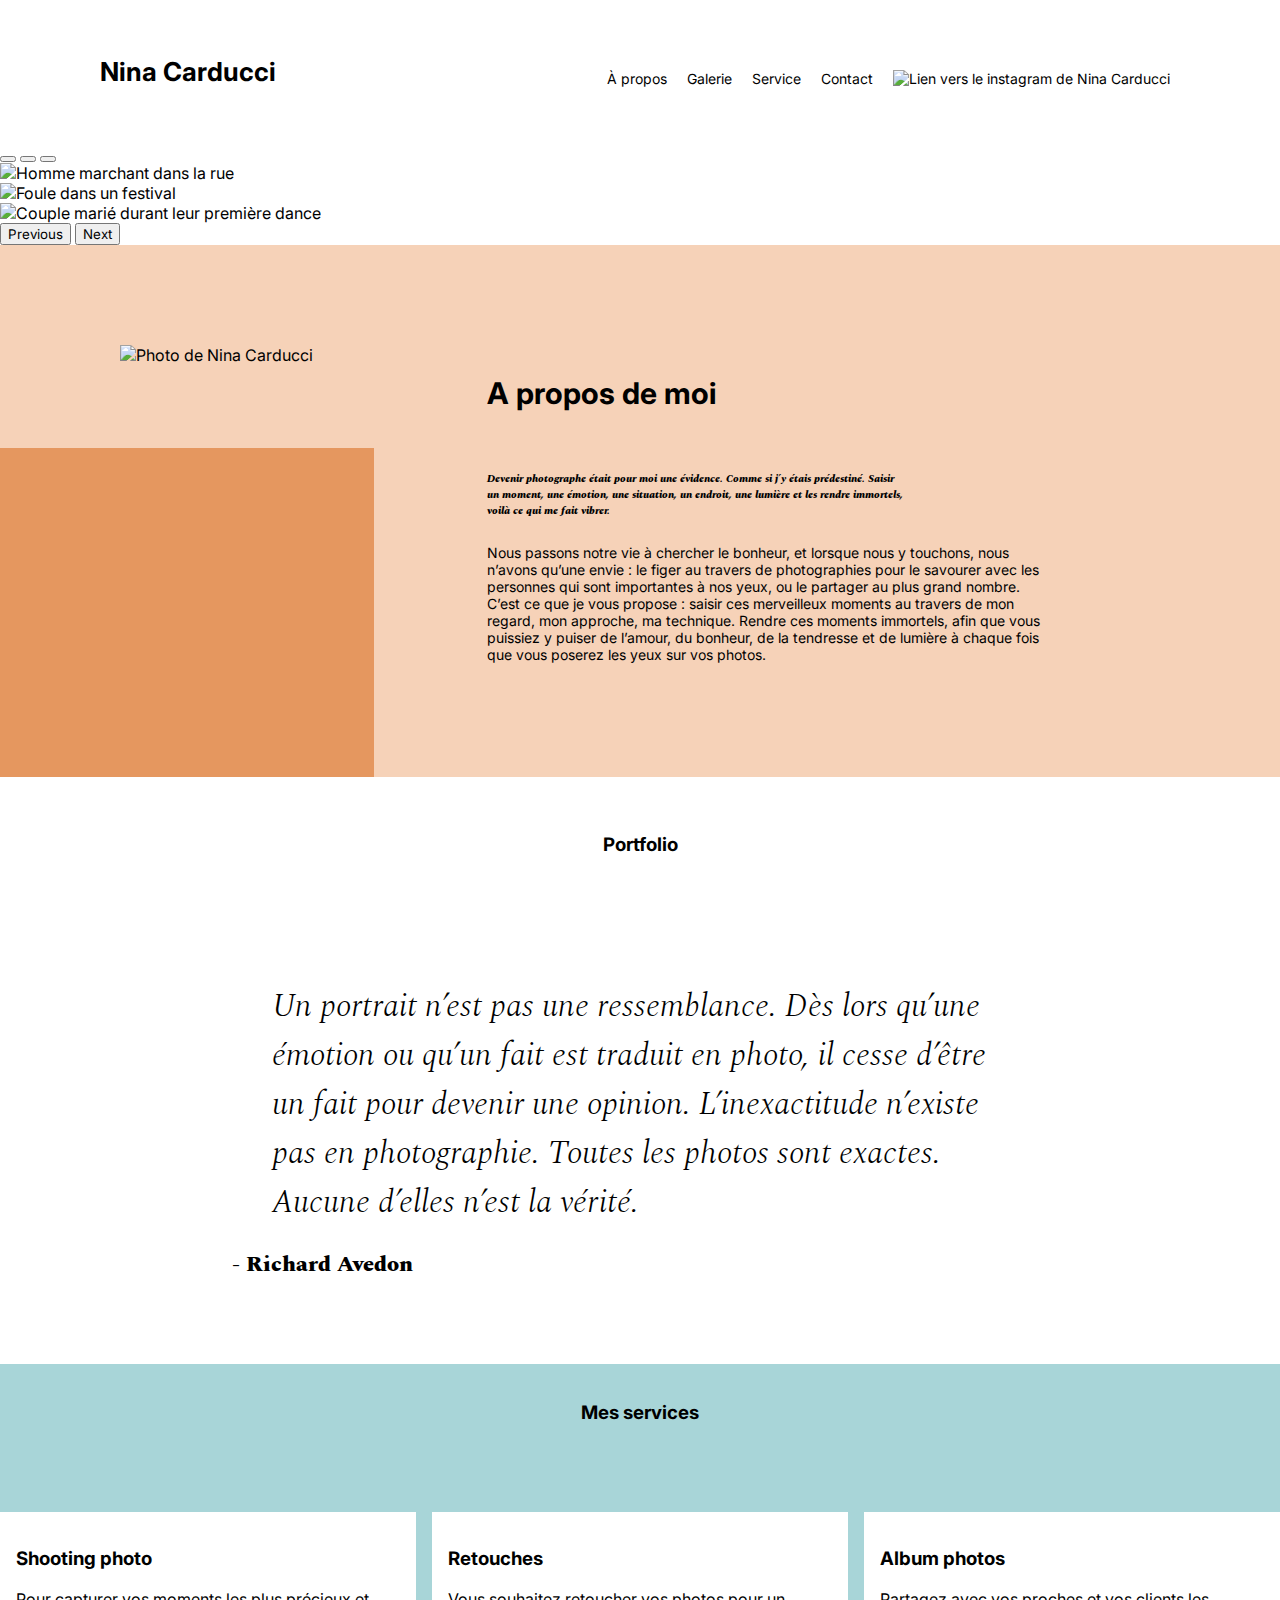
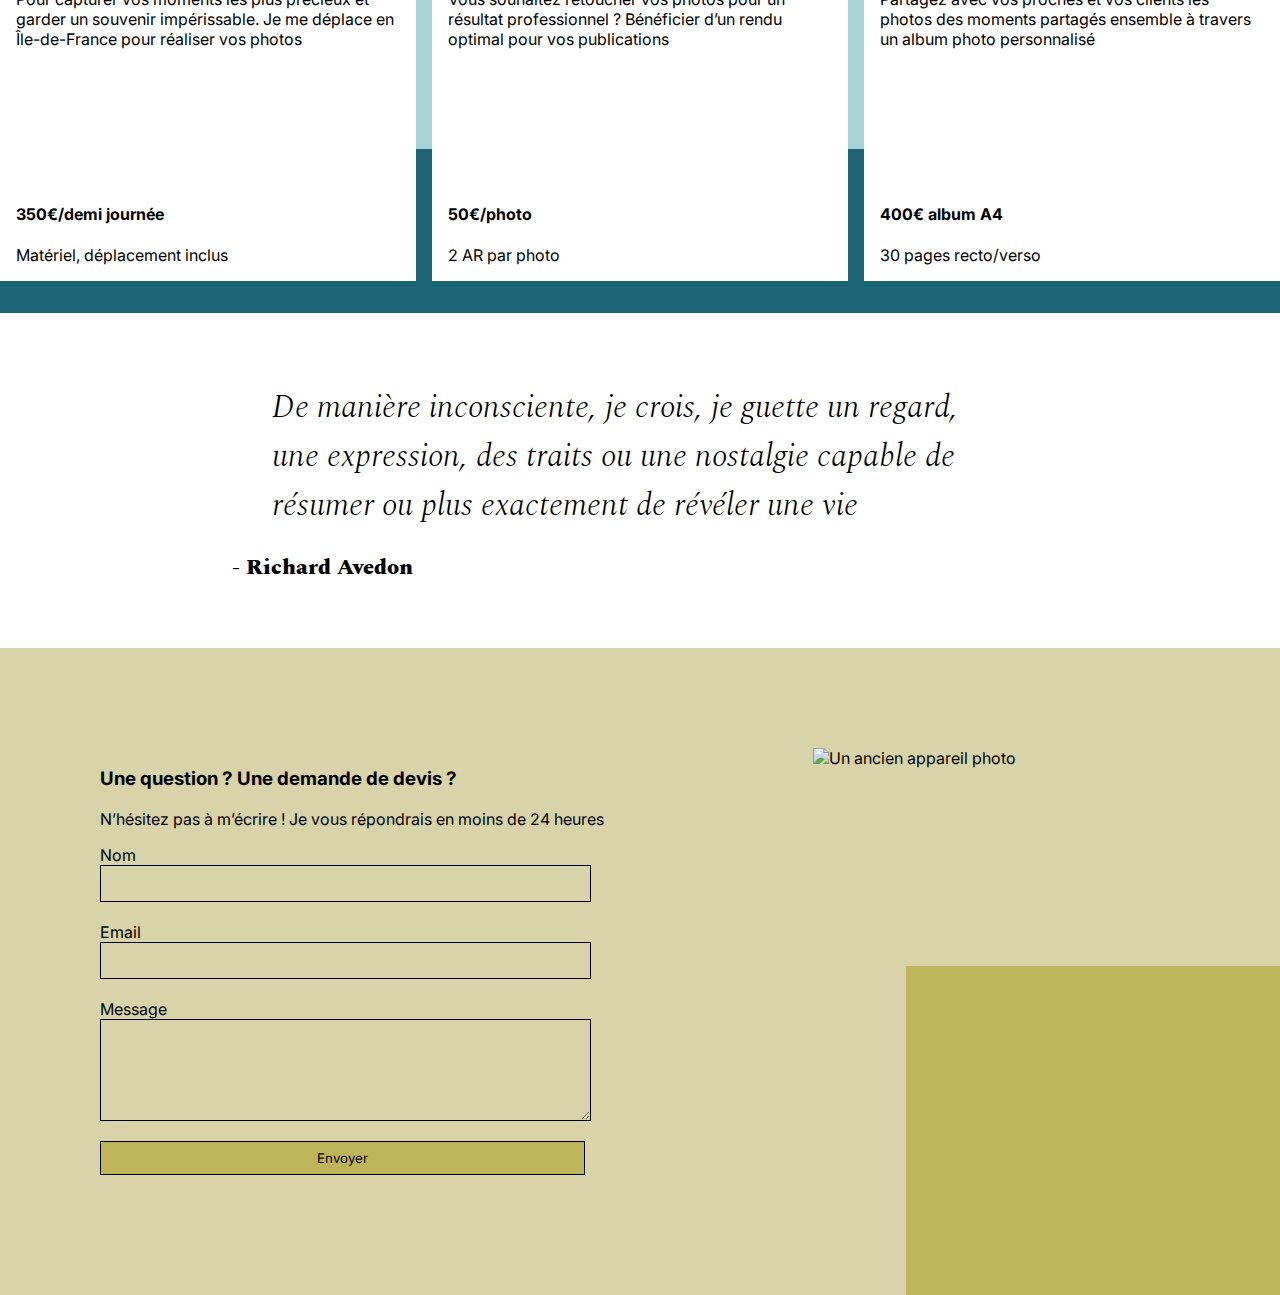
==== index.html @ 9ef68ab6 "lazyloading" ====
<!DOCTYPE html>
<html>
  <head>
    <meta name="viewport" content="width=device-width, initial-scale=1.0" />
    <link rel="stylesheet" href="./assets/bootstrap/bootstrap.min.css" />
    <link rel="stylesheet" href="./assets/style.css" />
    <link rel="preload" href="https://fonts.googleapis.com" />
    <link rel="preconnect" href="https://fonts.gstatic.com" crossorigin />
    <link
      href="https://fonts.googleapis.com/css2?family=Inter&family=Spectral:ital,wght@0,400;1,300;1,400;1,800&display=swap"
      rel="stylesheet"
    />
    <meta charset="UTF-8" />
    <script src="./assets/bootstrap/bootstrap.bundle.min.js" defer></script>
    <script
      src="https://code.jquery.com/jquery-3.4.1.min.js"
      integrity="sha256-CSXorXvZcTkaix6Yvo6HppcZGetbYMGWSFlBw8HfCJo="
      crossorigin="anonymous"
      defer
    ></script>
    <script src="./assets/maugallery.min.js " defer></script>
    <script src="./assets/scripts.min.js" defer></script>
  </head>
  <body>
    <header>
      <div class="top-header">
        <h3 class="name">Nina Carducci</h3>
        <nav class="nav">
          <ul>
            <li><a href="#about">À propos</a></li>
            <li><a href="#gallery">Galerie</a></li>
            <li><a href="#services">Service</a></li>
            <li><a href="#contact">Contact</a></li>
            <li>
              <a
                class="social-link"
                href="https://www.instagram.com/ninacarducci.photo/?hl=fr"
                target="_blank"
                ><img
                  src="assets/images/instagram.webp"
                  alt="Lien vers le instagram de Nina Carducci"
              /></a>
            </li>
          </ul>
        </nav>
      </div>
    </header>
    <main>
      <div id="header">
        <div
          id="carouselExampleIndicators"
          class="carousel slide"
          data-bs-ride="carousel"
        >
          <div class="carousel-indicators">
            <button
              type="button"
              data-bs-target="#carouselExampleIndicators"
              data-bs-slide-to="0"
              class="active"
              aria-current="true"
              aria-label="Slide 1"
            ></button>
            <button
              type="button"
              data-bs-target="#carouselExampleIndicators"
              data-bs-slide-to="1"
              aria-label="Slide 2"
            ></button>
            <button
              type="button"
              data-bs-target="#carouselExampleIndicators"
              data-bs-slide-to="2"
              aria-label="Slide 3"
            ></button>
          </div>
          <div class="carousel-inner">
            <div class="carousel-item active">
              <img
                src="./assets/images/slider/ryoji-iwata-wUZjnOv7t0g-unsplash.webp"
                class="d-block w-100"
                alt="Homme marchant dans la rue"
                width="2500"
                height="1500"
              />
            </div>
            <div class="carousel-item">
              <img
                src="./assets/images/slider/nicholas-green-nPz8akkUmDI-unsplash.webp"
                class="d-block w-100"
                alt="Foule dans un festival"
                loading="lazy"
                width="2500"
                height="1500"
              />
            </div>
            <div class="carousel-item">
              <img
                src="./assets/images/slider/edward-cisneros-3_h6-1NPDGw-unsplash.webp"
                class="d-block w-100"
                alt="Couple marié durant leur première dance"
                loading="lazy"
                width="2500"
                height="1500"
              />
            </div>
          </div>
          <button
            class="carousel-control-prev"
            type="button"
            data-bs-target="#carouselExampleIndicators"
            data-bs-slide="prev"
          >
            <span class="carousel-control-prev-icon" aria-hidden="true"></span>
            <span class="visually-hidden">Previous</span>
          </button>
          <button
            class="carousel-control-next"
            type="button"
            data-bs-target="#carouselExampleIndicators"
            data-bs-slide="next"
          >
            <span class="carousel-control-next-icon" aria-hidden="true"></span>
            <span class="visually-hidden">Next</span>
          </button>
        </div>
      </div>
      <div id="about">
        <div class="picture left">
          <img
            src="./assets/images/nina.webp"
            alt="Photo de Nina Carducci"
            loading="lazy"
          />
        </div>
        <div id="about-me">
          <h3 class="about-me__title">A propos de moi</h3>
          <h6 class="about-me__introduction">
            Devenir photographe était pour moi une évidence. Comme si j’y étais
            prédestiné. Saisir un moment, une émotion, une situation, un
            endroit, une lumière et les rendre immortels, voilà ce qui me fait
            vibrer.
          </h6>
          <p>
            Nous passons notre vie à chercher le bonheur, et lorsque nous y
            touchons, nous n’avons qu’une envie : le figer au travers de
            photographies pour le savourer avec les personnes qui sont
            importantes à nos yeux, ou le partager au plus grand nombre. C’est
            ce que je vous propose : saisir ces merveilleux moments au travers
            de mon regard, mon approche, ma technique. Rendre ces moments
            immortels, afin que vous puissiez y puiser de l’amour, du bonheur,
            de la tendresse et de lumière à chaque fois que vous poserez les
            yeux sur vos photos.
          </p>
        </div>
      </div>
      <div id="gallery">
        <h3 class="title">Portfolio</h3>
        <div class="container py-3">
          <div class="gallery" style="display: none">
            <img
              data-gallery-tag="Concert"
              class="gallery-item"
              src="./assets/images/gallery/concerts/aaron-paul-wnX-fXzB6Cw-unsplash.webp"
              alt="Scène de concert avec spots lumineux rouge"
              width="600"
              height="600"
              loading="lazy"
            />
            <img
              data-gallery-tag="Entreprises"
              class="gallery-item"
              src="./assets/images/gallery/entreprise/ali-morshedlou-WMD64tMfc4k-unsplash.webp"
              alt="Un homme d'affaire"
              width="600"
              height="600"
              loading="lazy"
            />
            <img
              data-gallery-tag="Entreprises"
              class="gallery-item"
              src="./assets/images/gallery/entreprise/jason-goodman-tHO1_OuKbg0-unsplash.webp"
              alt="Une employée de bureau très souriante"
              width="600"
              height="600"
              loading="lazy"
            />
            <img
              data-gallery-tag="Mariages"
              class="gallery-item"
              src="./assets/images/gallery/mariage/hannah-busing-RvF2R_qMpRk-unsplash.webp"
              alt="Deux personnes joignant leurs mains"
              width="600"
              height="600"
              loading="lazy"
            />
            <img
              data-gallery-tag="Portrait"
              class="gallery-item"
              src="./assets/images/gallery/portraits/ade-tunji-rVkhWWZFAtQ-unsplash.webp"
              alt="Un homme ébloui par le soleil"
              width="600"
              height="600"
              loading="lazy"
            />
            <img
              data-gallery-tag="Mariages"
              class="gallery-item"
              src="./assets/images/gallery/mariage/jakob-owens-SiniLJkXhMc-unsplash.webp"
              alt="Un couple de jeunes mariés très heureux"
              width="600"
              height="600"
              loading="lazy"
            />
            <img
              data-gallery-tag="Portrait"
              class="gallery-item"
              src="./assets/images/gallery/portraits/nino-van-prattenburg--443cl1uR_8-unsplash.webp"
              alt="Une femme à lunettes se recoiffant derrière un grillage"
              width="600"
              height="600"
              loading="lazy"
            />
            <img
              data-gallery-tag="Concert"
              class="gallery-item"
              src="./assets/images/gallery/concerts/austin-neill-hgO1wFPXl3I-unsplash.webp"
              alt="Un chanteur sur scène avec des fumigènes derrire lui"
              width="600"
              height="600"
              loading="lazy"
            />
            <img
              data-gallery-tag="Entreprises"
              class="gallery-item"
              src="./assets/images/gallery/entreprise/mateus-campos-felipe-Fsgzm8N0hIY-unsplash.webp"
              alt="Une employé au bureau sur son ordinateur rigolant avec des collègues hors-champs"
              width="600"
              height="600"
              loading="lazy"
            />
          </div>
        </div>
        <div class="quote">
          <figure>
            <blockquote>
              <h1 class="quote__text">
                Un portrait n’est pas une ressemblance. Dès lors qu’une émotion
                ou qu’un fait est traduit en photo, il cesse d’être un fait pour
                devenir une opinion. L’inexactitude n’existe pas en
                photographie. Toutes les photos sont exactes. Aucune d’elles
                n’est la vérité.
              </h1>
            </blockquote>
            <figcaption class="quote__author">- Richard Avedon</figcaption>
          </figure>
        </div>
      </div>
      <div id="services">
        <h3 class="title">Mes services</h3>
        <div class="container">
          <div class="service">
            <div class="service__description">
              <h3>Shooting photo</h3>
              <p>
                Pour capturer vos moments les plus précieux et garder un
                souvenir impérissable. Je me déplace en Île-de-France pour
                réaliser vos photos
              </p>
            </div>
            <div class="service__price">
              <h4>350€/demi journée</h4>
              <span>Matériel, déplacement inclus</span>
            </div>
          </div>
          <div class="service">
            <div class="service__description">
              <h3>Retouches</h3>
              <p>
                Vous souhaitez retoucher vos photos pour un résultat
                professionnel ? Bénéficier d’un rendu optimal pour vos
                publications
              </p>
            </div>
            <div class="service__price">
              <h4>50€/photo</h4>
              <span>2 AR par photo</span>
            </div>
          </div>
          <div class="service">
            <div class="service__description">
              <h3>Album photos</h3>
              <p>
                Partagez avec vos proches et vos clients les photos des moments
                partagés ensemble à travers un album photo personnalisé
              </p>
            </div>
            <div class="service__price">
              <h4>400€ album A4</h4>
              <span>30 pages recto/verso</span>
            </div>
          </div>
        </div>
      </div>
      <div class="quote">
        <figure>
          <blockquote>
            <h1 class="quote__text">
              De manière inconsciente, je crois, je guette un regard, une
              expression, des traits ou une nostalgie capable de résumer ou plus
              exactement de révéler une vie
            </h1>
          </blockquote>
          <figcaption class="quote__author">- Richard Avedon</figcaption>
        </figure>
      </div>
    </main>
    <footer>
      <div id="contact">
        <div class="container">
          <div class="form-container">
            <h3>Une question ? Une demande de devis ?</h3>
            <p>
              N’hésitez pas à m’écrire ! Je vous répondrais en moins de 24
              heures
            </p>
            <form action="" method="post">
              <label>Nom</label>
              <input type="text" name="nom" id="nom" />
              <label>Email</label>
              <input type="email" name="email" id="email" />
              <label>Message</label>
              <textarea
                name="message"
                id="message"
                cols="30"
                rows="10"
              ></textarea>
              <input type="submit" value="Envoyer" />
            </form>
          </div>
          <div class="picture right">
            <img
              src="./assets/images/camera.webp"
              alt="Un ancien appareil photo"
              loading="lazy"
            />
          </div>
        </div>
      </div>
    </footer>
  </body>
</html>
---- assets/style.css ----
.nav a,
.nav-pills .nav-link {
  color: #000;
}
.about-me__introduction,
.quote,
.quote__text {
  font-style: italic;
  font-family: Spectral;
}
.quote,
.quote__author,
.quote__text {
  font-family: Spectral;
}
.service,
.top-header {
  background-color: #fff;
  display: flex;
}
#about,
#contact {
  padding-inline: 100px;
  padding-block: 100px;
}
.picture.left::before,
.picture.right::before {
  content: " ";
  width: 374px;
  height: 329px;
  bottom: 0;
  z-index: -1;
}
#about,
#contact .container,
.mg-next,
.mg-prev,
.nav ul,
.service,
.top-header,
form {
  display: flex;
}
body {
  max-width: 1920px;
  margin: auto;
}
* {
  font-family: Inter;
  font-style: normal;
}
.top-header {
  position: sticky;
  top: 0;
  z-index: 1000;
  justify-content: space-between;
  padding-inline: 100px;
  padding-block: 30px;
  align-items: center;
}
#about,
#contact,
#services,
.item-column {
  position: relative;
}
.top-header .name {
  font-size: 26px;
}
.nav ul {
  list-style-type: none;
  font-size: 14px;
  margin-bottom: 0;
}
.nav li {
  padding-inline: 10px;
}
.nav a {
  text-decoration: none;
}
.social-link img {
  width: 20px;
}
#about {
  background-color: #f6d2b8;
}
.picture.left::before {
  background-color: #e5975f;
  position: absolute;
  left: 0;
}
.picture {
  flex: 1;
  margin: 0 20px;
  z-index: 0;
}
.picture img {
  width: 100%;
}
#about-me,
.form-container {
  flex: 2;
}
.about-me__title {
  margin-top: 1em;
  margin-bottom: 60px;
  font-size: 30px;
}
.about-me__introduction {
  font-weight: 800;
  width: 60%;
}
#about-me p {
  width: 80%;
  font-size: 14px;
}
.title {
  text-align: center;
  padding-block: 2em;
}
.gallery .nav {
  justify-content: center;
}
.nav-pills .nav-link.active,
.nav-pills .show > .nav-link {
  color: #fff;
  background-color: #beb45a;
  border-radius: 0;
}
.item-column {
  margin-bottom: 0 !important;
  padding: 0;
}
.item-column::after {
  content: "";
  display: block;
  padding-bottom: 100%;
}
.gallery-item {
  position: absolute;
  width: 100%;
  height: 100%;
  object-fit: cover;
  padding: 0.5em;
}
.mg-next,
.mg-prev {
  width: 30px;
  height: 30px;
  border-radius: 00%;
  justify-content: center;
  align-items: center;
  font-size: 24px;
}
form input,
form textarea {
  width: 100%;
  background-color: transparent;
  border: 1px solid;
  margin-bottom: 20px;
}
.quote {
  width: 70%;
  margin: auto;
  padding-block: 3em;
}
.quote__text {
  font-weight: 300;
}
.quote__author {
  font-weight: 800;
  font-size: 22px;
}
#services {
  margin: auto;
  background-color: #a8d5d8;
}
#services .container::before {
  content: " ";
  background-color: #1c6474;
  position: absolute;
  width: 100%;
  height: 30%;
  bottom: 0;
  left: 0;
  z-index: 0;
}
#services .container {
  justify-content: space-between;
  display: flex;
  padding: 2em 0;
}
.service {
  max-width: 390px;
  width: 30%;
  height: 337px;
  padding: 1em;
  flex-direction: column;
  justify-content: space-between;
  z-index: 1;
}
#contact {
  margin: auto;
  background-color: #d8d3a8;
}
.picture.right::before {
  background-color: #beb45a;
  position: absolute;
  right: 0;
}
form {
  flex-direction: column;
  width: 70%;
  align-items: flex-start;
}
form input {
  height: 2.5em;
}
form textarea {
  height: 5em;
  line-height: 2.5em;
  font-size: 1.2em;
}
input[type="submit"] {
  background-color: #beb45a;
  padding: 0.5em 1em;
}
@media all and (max-width: 1180px) {
  .picture {
    flex: 2;
  }
  #about,
  #contact .container {
    align-items: center;
  }
  .about-me__title {
    margin-top: 0;
    margin-bottom: 1em;
  }
  #about-me h6,
  #about-me p {
    width: 100%;
  }
}
@media all and (max-width: 1000px) {
  .picture.left::before,
  .picture.right::before {
    height: 30%;
    position: absolute;
    z-index: -1;
    width: 100%;
  }
  #about,
  #contact .container,
  #services .container {
    flex-direction: column;
  }
  .picture {
    width: 50%;
  }
  .picture.left::before {
    bottom: auto;
    top: 0;
    left: 0;
  }
  .about-me__title {
    text-align: center;
    margin-top: 1em;
  }
  .service {
    width: 100%;
    max-width: 100%;
    height: auto;
    margin: 2em 0;
  }
  .service__description {
    margin-bottom: 1em;
  }
  #services .container::before {
    width: 30%;
    height: 100%;
    bottom: 0;
    right: 0;
    left: auto;
    z-index: 0;
  }
  #contact .picture.right {
    margin-top: 1em;
  }
  .picture.right::before {
    bottom: 0;
    right: 0;
  }
}
@media all and (max-width: 650px) {
  .top-header {
    flex-direction: column;
    padding-inline: 0;
  }
  .top-header .nav,
  .top-header .nav ul {
    width: 100%;
    padding: 0;
  }
  .top-header .nav li {
    flex: 1;
    padding-block: 1em;
    text-align: center;
  }
  .picture.left::before,
  .picture.right::before {
    height: 150px;
  }
  #services .container {
    align-items: center;
  }
  .service {
    max-width: 90%;
  }
  #about,
  #contact {
    padding-inline: 2em;
    padding-block: 2em;
  }
  form {
    width: 100%;
  }
  .picture {
    width: 80%;
  }
}
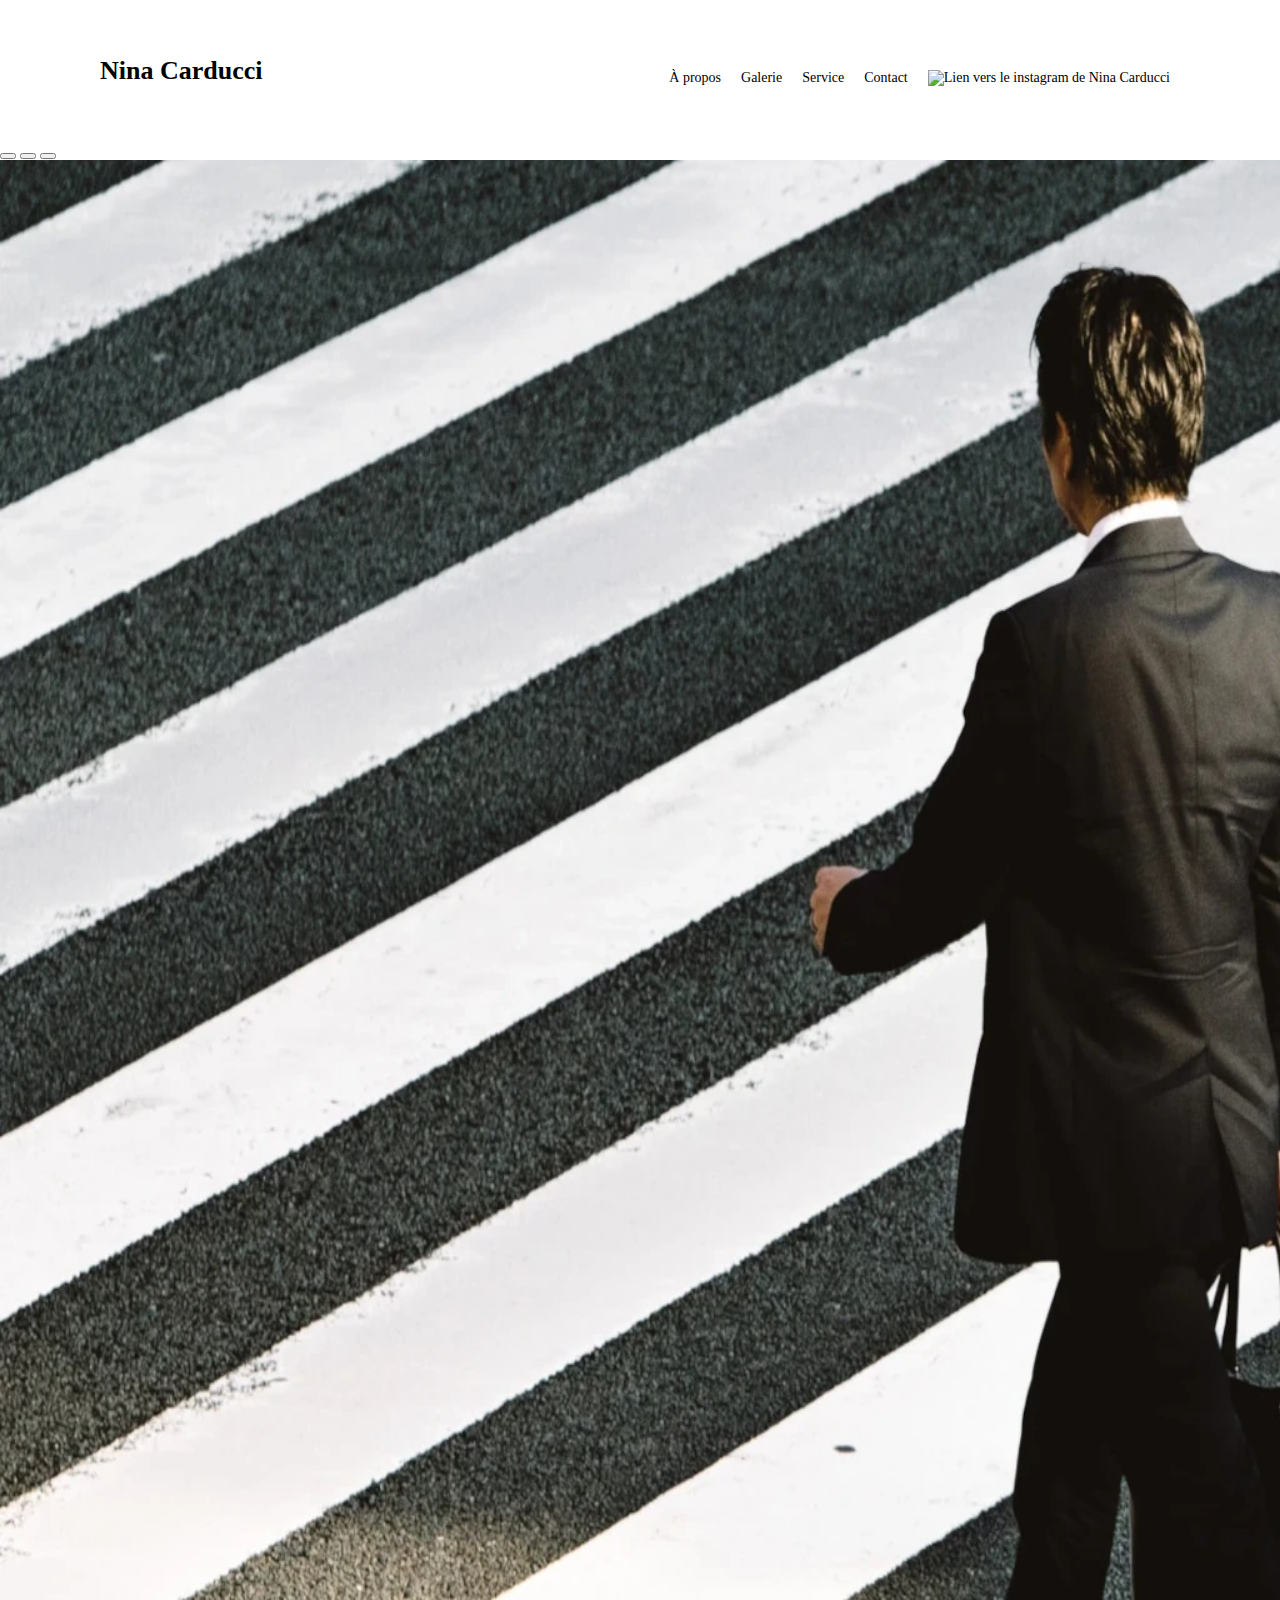
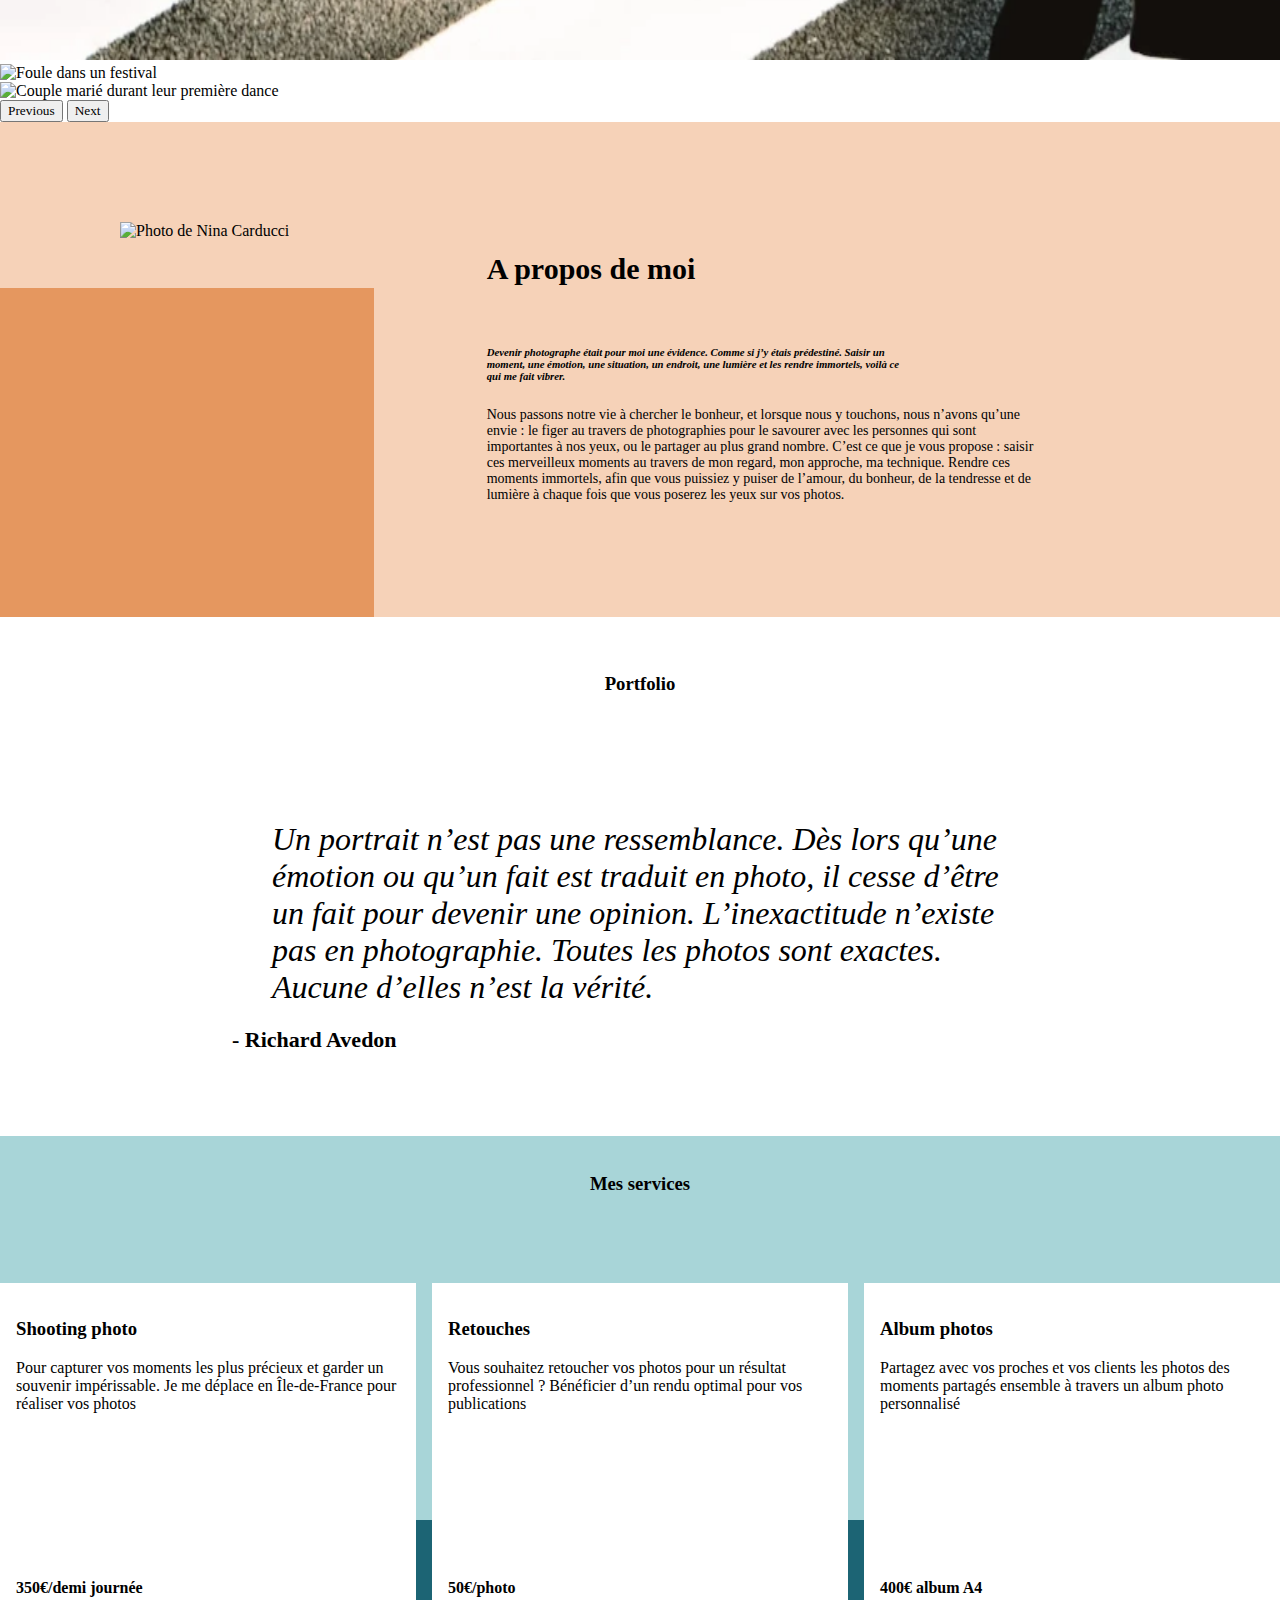
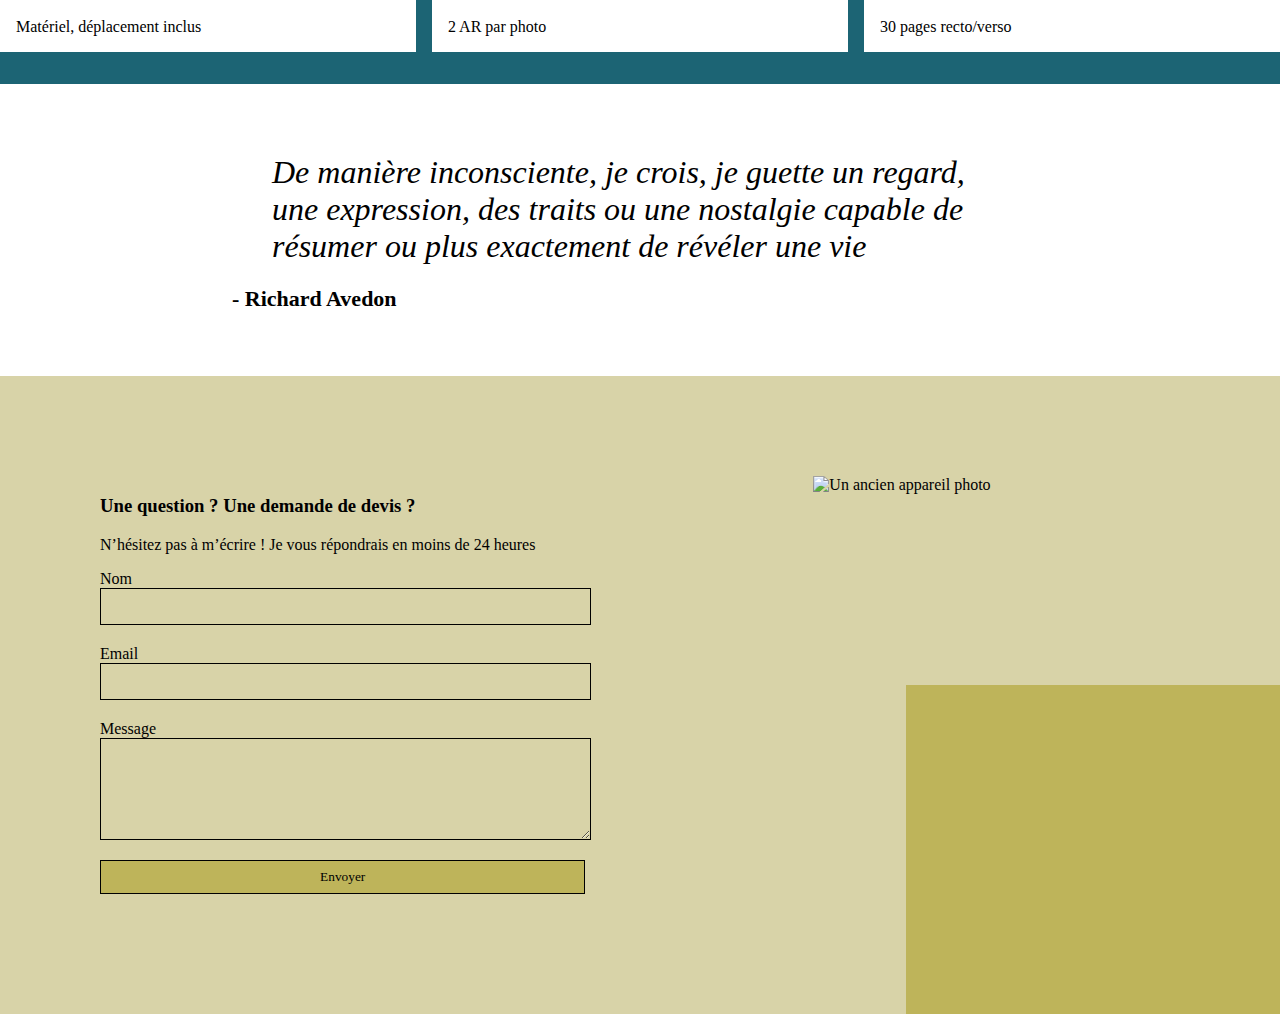
==== commit ed17c087: "sizing" ====
--- a/index.html
+++ b/index.html
@@ -7,8 +7,13 @@
     <link rel="preload" href="https://fonts.googleapis.com" />
     <link rel="preconnect" href="https://fonts.gstatic.com" crossorigin />
     <link
+      rel="preload"
+      as="image"
+      href="./assets/images/slider/Lryoji-iwata-wUZjnOv7t0g-unsplash.webp"
+    />
+    <link
       href="https://fonts.googleapis.com/css2?family=Inter&family=Spectral:ital,wght@0,400;1,300;1,400;1,800&display=swap"
-      rel="stylesheet"
+      rel="preload"
     />
     <meta charset="UTF-8" />
     <script src="./assets/bootstrap/bootstrap.bundle.min.js" defer></script>
@@ -77,7 +82,7 @@
           <div class="carousel-inner">
             <div class="carousel-item active">
               <img
-                src="./assets/images/slider/ryoji-iwata-wUZjnOv7t0g-unsplash.webp"
+                src="./assets/images/slider/Lryoji-iwata-wUZjnOv7t0g-unsplash.webp"
                 class="d-block w-100"
                 alt="Homme marchant dans la rue"
                 width="2500"
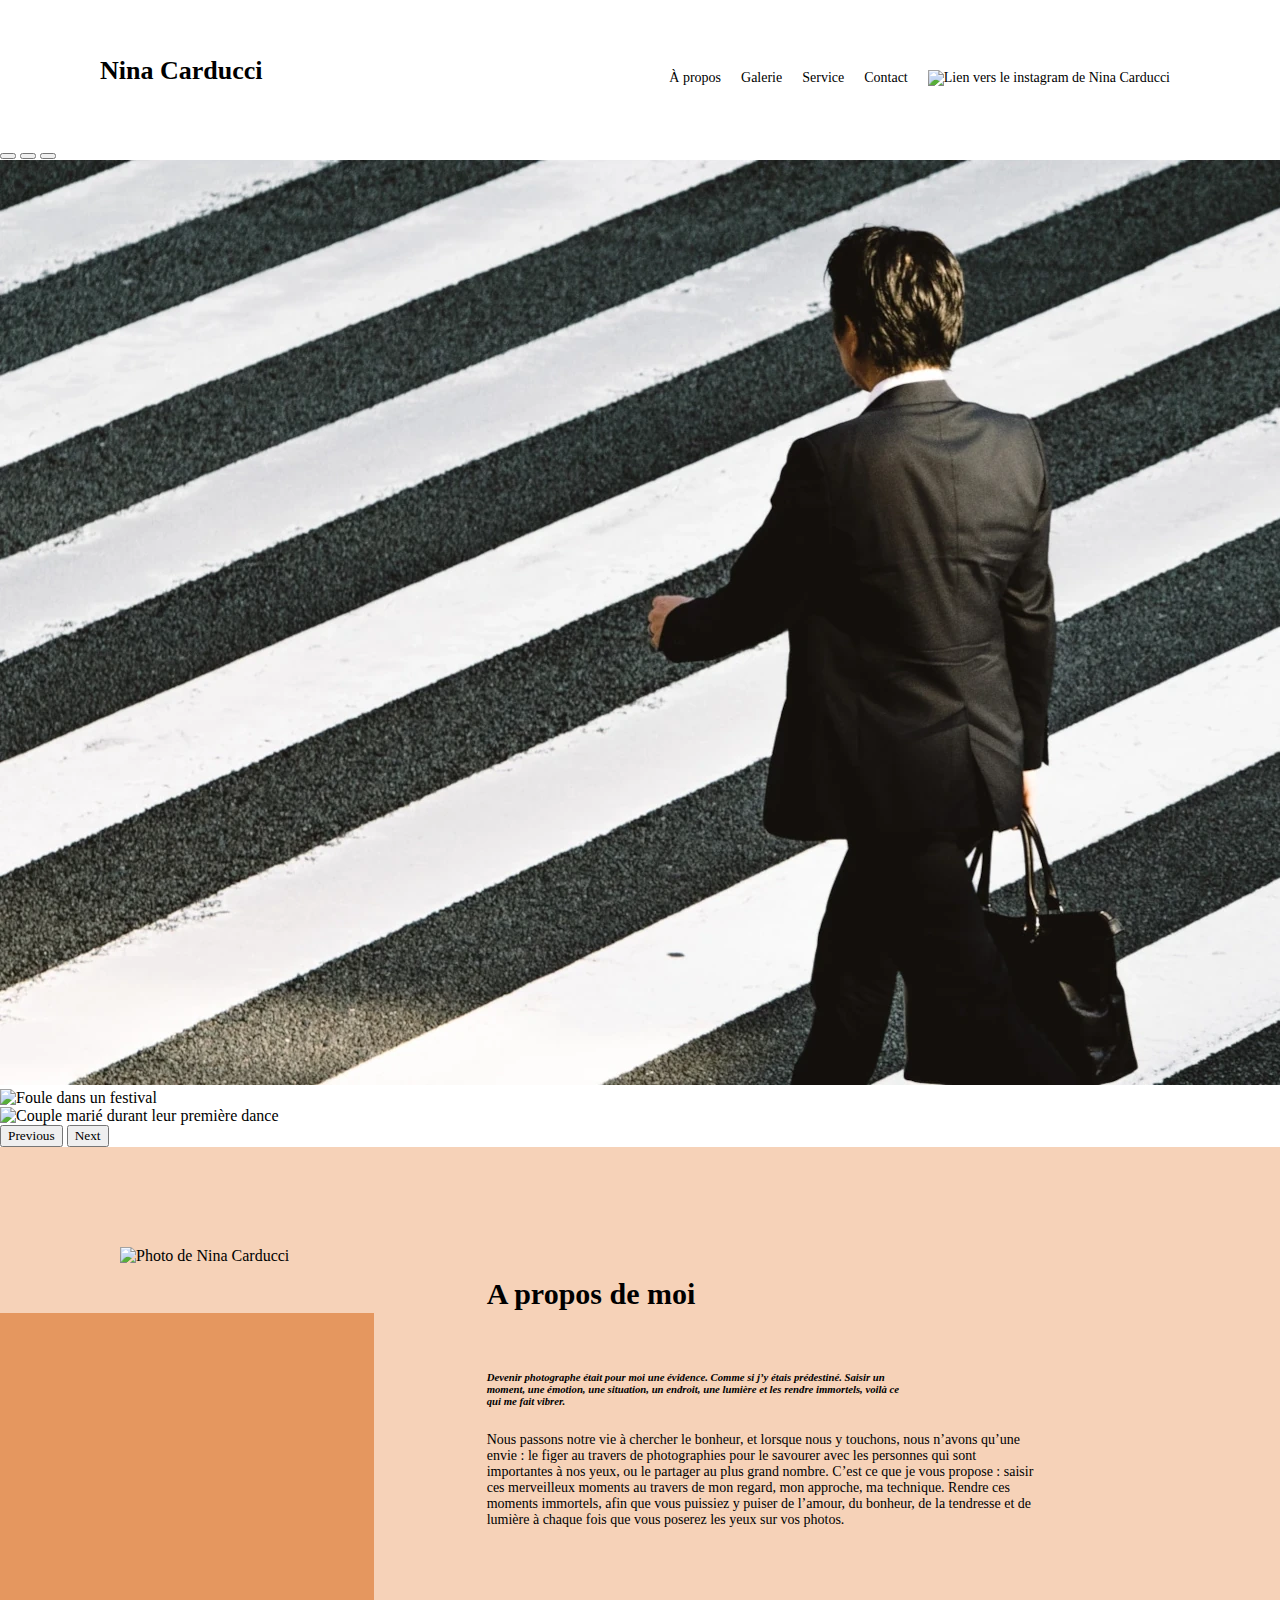
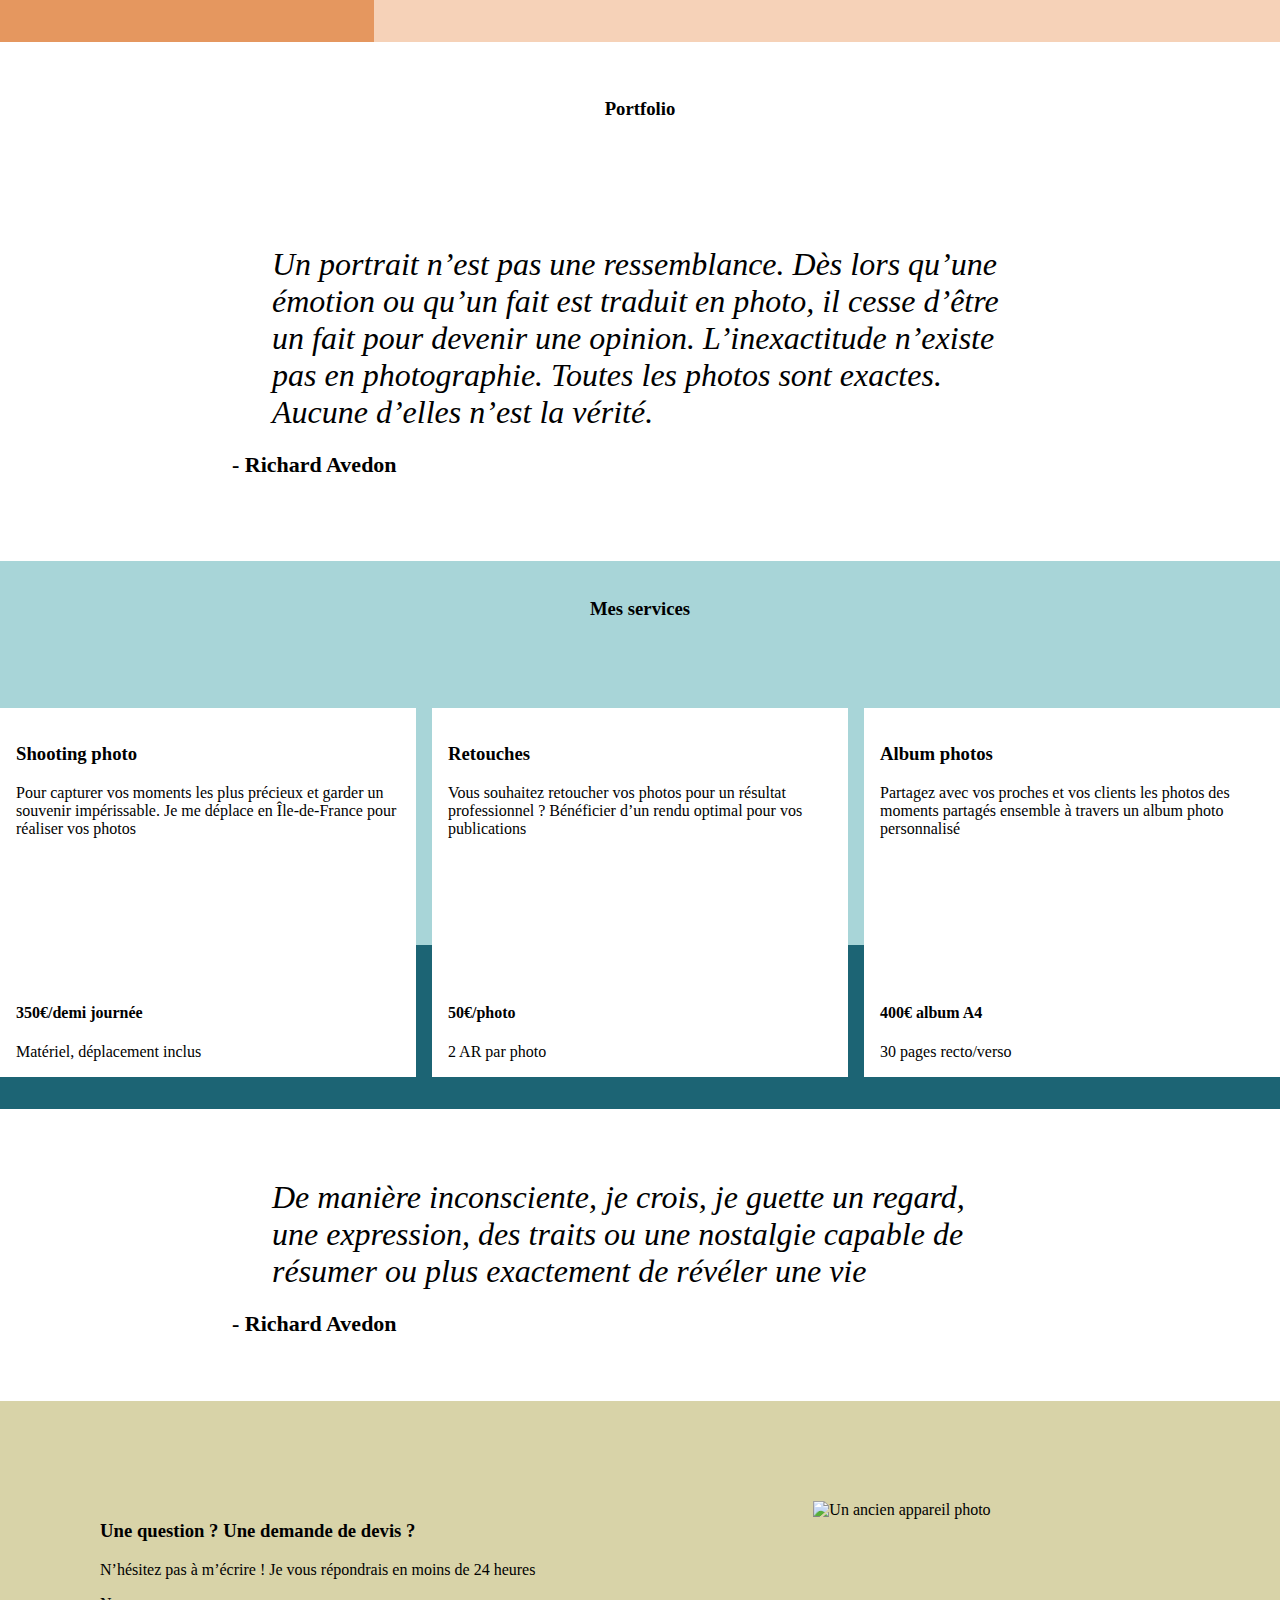
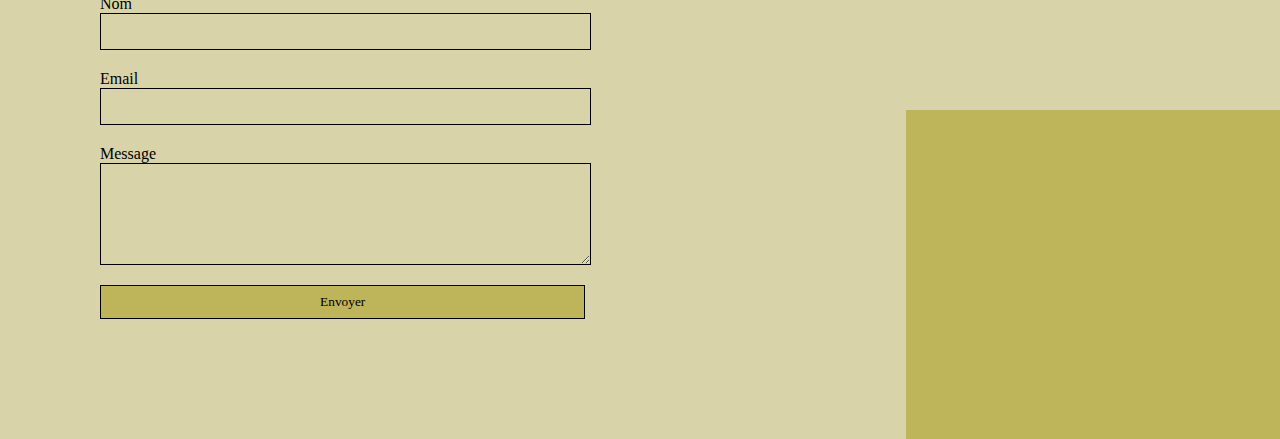
==== commit 61a303a4: "preconnect" ====
--- a/index.html
+++ b/index.html
@@ -4,7 +4,7 @@
     <meta name="viewport" content="width=device-width, initial-scale=1.0" />
     <link rel="stylesheet" href="./assets/bootstrap/bootstrap.min.css" />
     <link rel="stylesheet" href="./assets/style.css" />
-    <link rel="preload" href="https://fonts.googleapis.com" />
+    <link rel="preconnect" href="https://fonts.googleapis.com" />
     <link rel="preconnect" href="https://fonts.gstatic.com" crossorigin />
     <link
       rel="preload"
@@ -13,7 +13,7 @@
     />
     <link
       href="https://fonts.googleapis.com/css2?family=Inter&family=Spectral:ital,wght@0,400;1,300;1,400;1,800&display=swap"
-      rel="preload"
+      rel="preconnect"
     />
     <meta charset="UTF-8" />
     <script src="./assets/bootstrap/bootstrap.bundle.min.js" defer></script>
@@ -85,8 +85,7 @@
                 src="./assets/images/slider/Lryoji-iwata-wUZjnOv7t0g-unsplash.webp"
                 class="d-block w-100"
                 alt="Homme marchant dans la rue"
-                width="2500"
-                height="1500"
+                loading="lazy"
               />
             </div>
             <div class="carousel-item">
@@ -95,8 +94,6 @@
                 class="d-block w-100"
                 alt="Foule dans un festival"
                 loading="lazy"
-                width="2500"
-                height="1500"
               />
             </div>
             <div class="carousel-item">
@@ -105,8 +102,6 @@
                 class="d-block w-100"
                 alt="Couple marié durant leur première dance"
                 loading="lazy"
-                width="2500"
-                height="1500"
               />
             </div>
           </div>
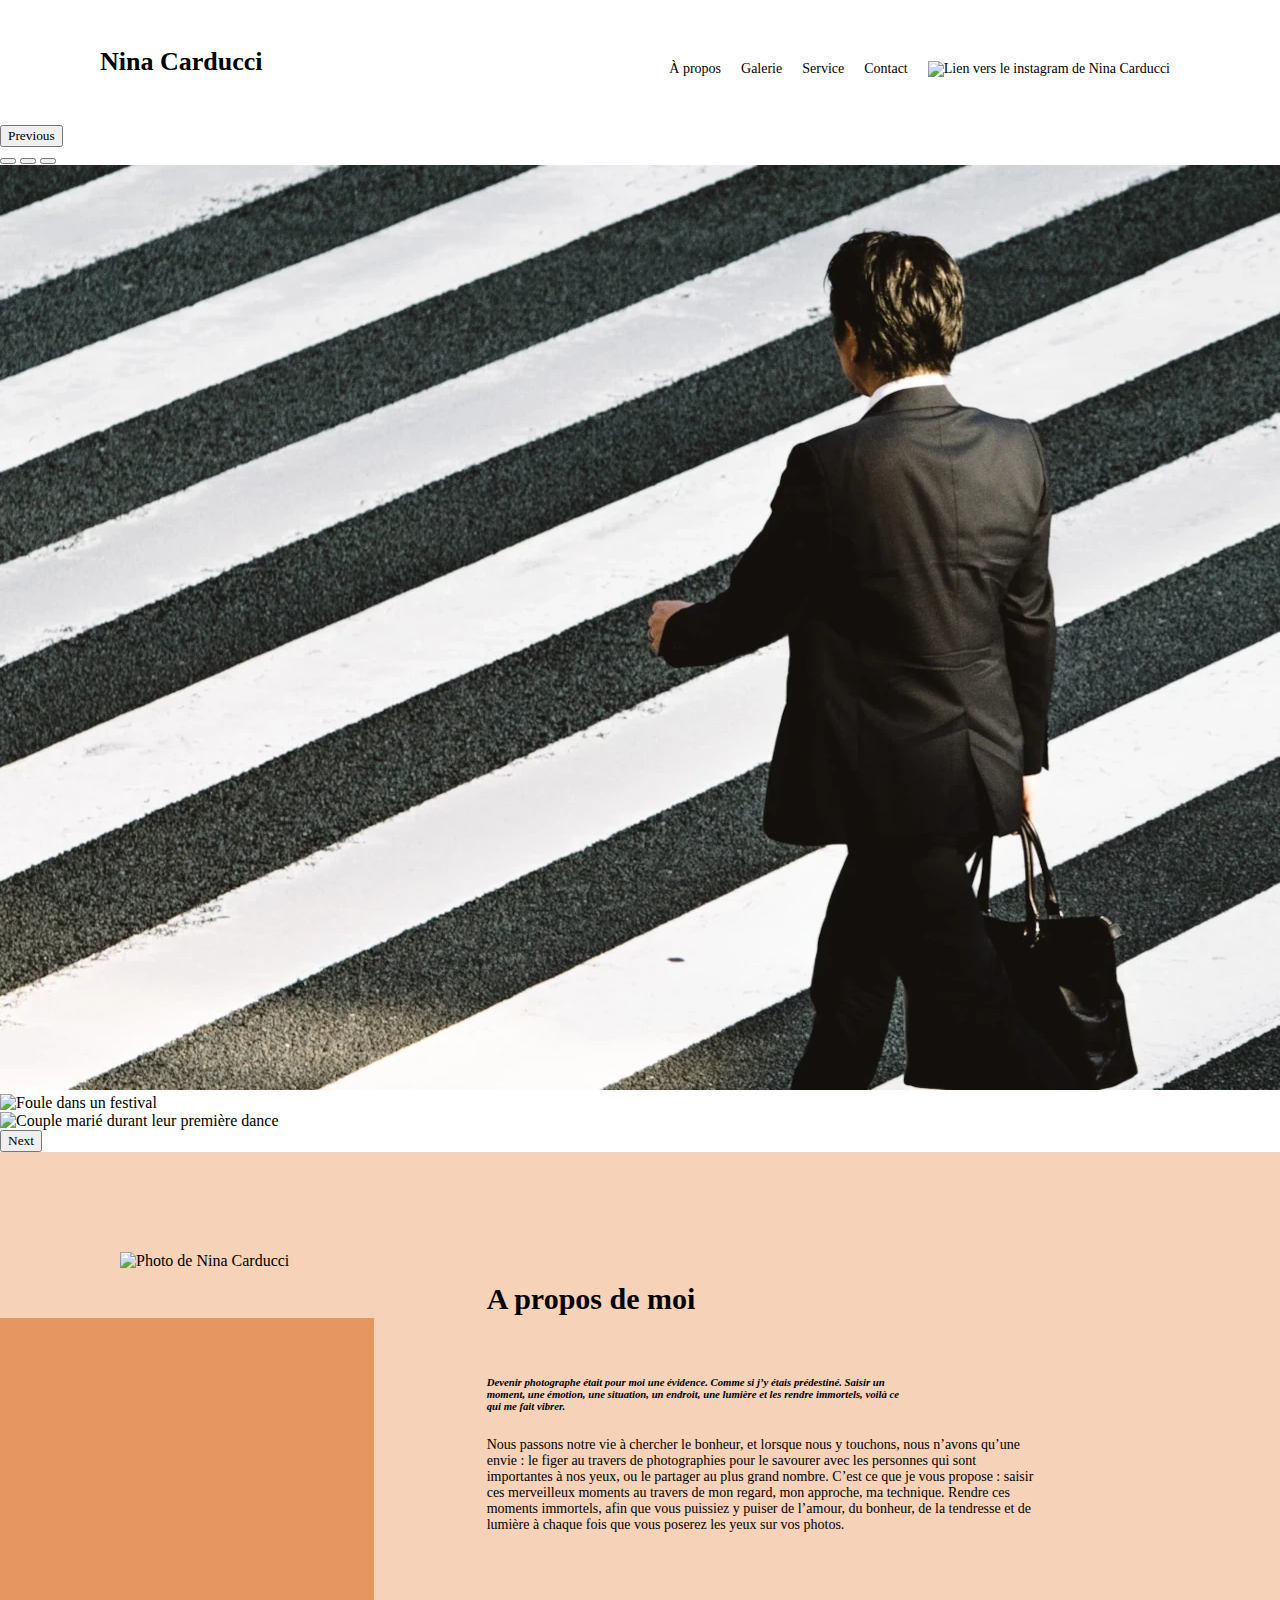
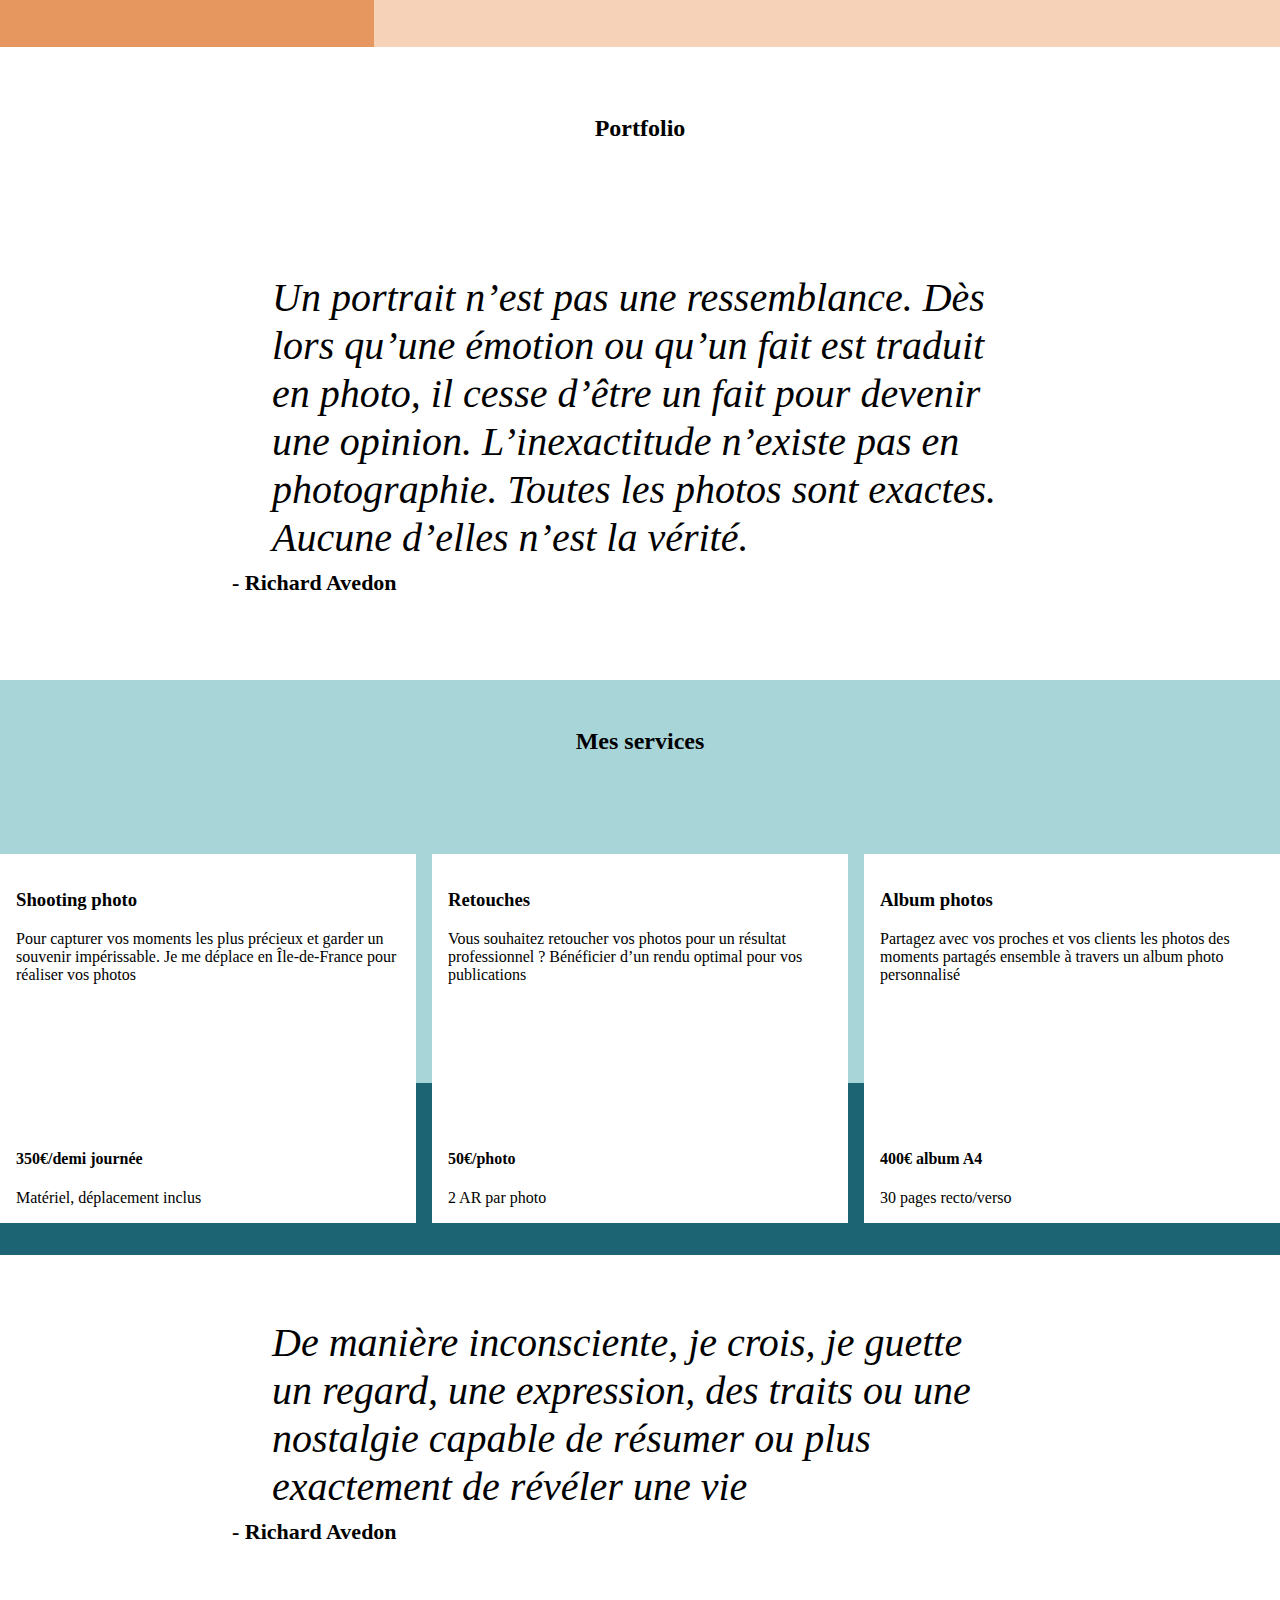
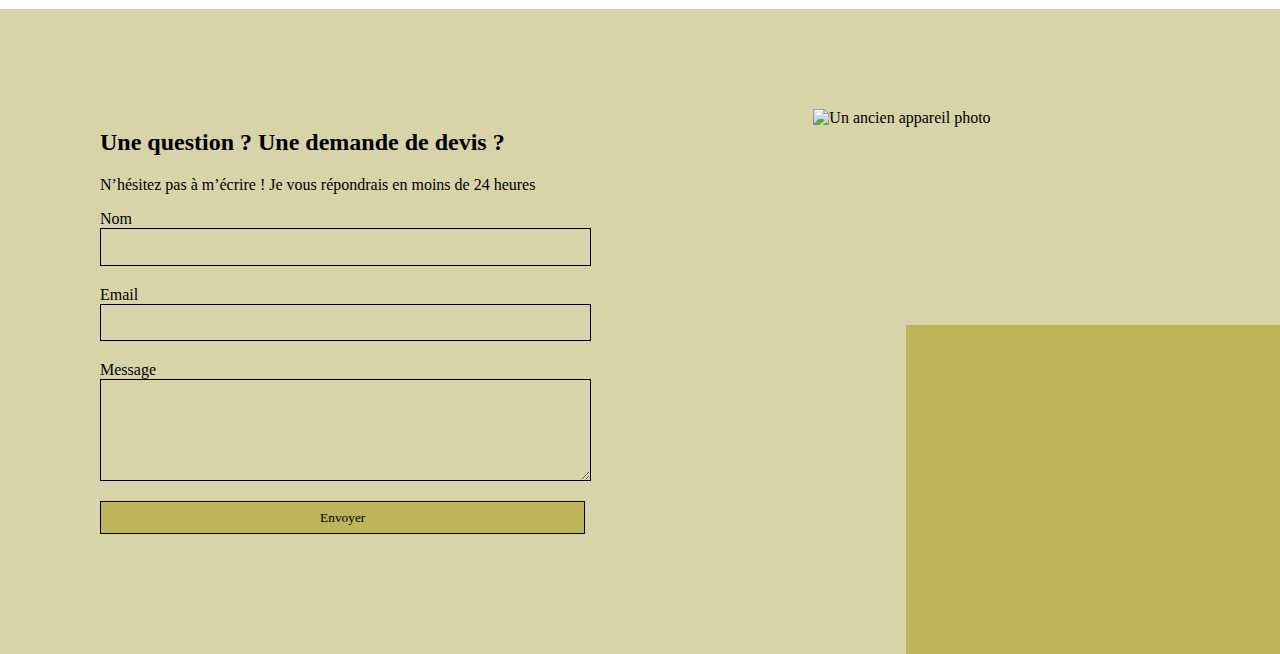
==== commit 2eba2baf: "meta" ====
--- a/index.html
+++ b/index.html
@@ -1,7 +1,45 @@
 <!DOCTYPE html>
 <html>
   <head>
+    <meta charset="UTF-8" />
     <meta name="viewport" content="width=device-width, initial-scale=1.0" />
+    <title>Nina Carducci - Photographe Professionnelle à Bordeaux</title>
+    <meta
+      name="description"
+      content="Découvrez Nina Carducci, photographe professionnelle à Bordeaux spécialisée dans les mariages, portraits, et événements d'entreprise."
+    />
+    <meta name="robots" content="index, follow" />
+    <meta name="twitter:card" content="summary_large_image" />
+    <meta
+      name="twitter:title"
+      content="Nina Carducci - Photographe Professionnelle à Bordeaux"
+    />
+    <meta
+      name="twitter:description"
+      content="Découvrez Nina Carducci, photographe professionnelle à Bordeaux spécialisée dans les mariages, portraits, et événements d'entreprise."
+    />
+    <meta
+      name="twitter:image"
+      content="https://jamesrchrdsn.github.io/Projet-9-Audit-SEO//tree/main/assets/images/meta.webp"
+    />
+    <meta property="og:type" content="website" />
+    <meta
+      property="og:url"
+      content="https://jamesrchrdsn.github.io/Projet-9-Audit-SEO/"
+    />
+    <meta
+      property="og:title"
+      content="Nina Carducci - Photographe Professionnelle à Bordeaux"
+    />
+    <meta
+      property="og:description"
+      content="Découvrez Nina Carducci, photographe professionnelle à Bordeaux spécialisée dans les mariages, portraits, et événements d'entreprise."
+    />
+    <meta
+      property="og:image"
+      content="https://jamesrchrdsn.github.io/Projet-9-Audit-SEO//tree/main/assets/images/meta.webp"
+    />
+
     <link rel="stylesheet" href="./assets/bootstrap/bootstrap.min.css" />
     <link rel="stylesheet" href="./assets/style.css" />
     <link rel="preconnect" href="https://fonts.googleapis.com" />
@@ -15,7 +53,7 @@
       href="https://fonts.googleapis.com/css2?family=Inter&family=Spectral:ital,wght@0,400;1,300;1,400;1,800&display=swap"
       rel="preconnect"
     />
-    <meta charset="UTF-8" />
+
     <script src="./assets/bootstrap/bootstrap.bundle.min.js" defer></script>
     <script
       src="https://code.jquery.com/jquery-3.4.1.min.js"
@@ -29,7 +67,7 @@
   <body>
     <header>
       <div class="top-header">
-        <h3 class="name">Nina Carducci</h3>
+        <h1 class="name">Nina Carducci</h1>
         <nav class="nav">
           <ul>
             <li><a href="#about">À propos</a></li>
@@ -57,6 +95,15 @@
           class="carousel slide"
           data-bs-ride="carousel"
         >
+          <button
+            class="carousel-control-prev"
+            type="button"
+            data-bs-target="#carouselExampleIndicators"
+            data-bs-slide="prev"
+          >
+            <span class="carousel-control-prev-icon" aria-hidden="true"></span>
+            <span class="visually-hidden">Previous</span>
+          </button>
           <div class="carousel-indicators">
             <button
               type="button"
@@ -105,15 +152,7 @@
               />
             </div>
           </div>
-          <button
-            class="carousel-control-prev"
-            type="button"
-            data-bs-target="#carouselExampleIndicators"
-            data-bs-slide="prev"
-          >
-            <span class="carousel-control-prev-icon" aria-hidden="true"></span>
-            <span class="visually-hidden">Previous</span>
-          </button>
+
           <button
             class="carousel-control-next"
             type="button"
@@ -134,7 +173,7 @@
           />
         </div>
         <div id="about-me">
-          <h3 class="about-me__title">A propos de moi</h3>
+          <h2 class="about-me__title">A propos de moi</h2>
           <h6 class="about-me__introduction">
             Devenir photographe était pour moi une évidence. Comme si j’y étais
             prédestiné. Saisir un moment, une émotion, une situation, un
@@ -155,7 +194,7 @@
         </div>
       </div>
       <div id="gallery">
-        <h3 class="title">Portfolio</h3>
+        <h2 class="title">Portfolio</h2>
         <div class="container py-3">
           <div class="gallery" style="display: none">
             <img
@@ -243,21 +282,18 @@
         </div>
         <div class="quote">
           <figure>
-            <blockquote>
-              <h1 class="quote__text">
-                Un portrait n’est pas une ressemblance. Dès lors qu’une émotion
-                ou qu’un fait est traduit en photo, il cesse d’être un fait pour
-                devenir une opinion. L’inexactitude n’existe pas en
-                photographie. Toutes les photos sont exactes. Aucune d’elles
-                n’est la vérité.
-              </h1>
+            <blockquote class="quote__text">
+              Un portrait n’est pas une ressemblance. Dès lors qu’une émotion ou
+              qu’un fait est traduit en photo, il cesse d’être un fait pour
+              devenir une opinion. L’inexactitude n’existe pas en photographie.
+              Toutes les photos sont exactes. Aucune d’elles n’est la vérité.
             </blockquote>
             <figcaption class="quote__author">- Richard Avedon</figcaption>
           </figure>
         </div>
       </div>
       <div id="services">
-        <h3 class="title">Mes services</h3>
+        <h2 class="title">Mes services</h2>
         <div class="container">
           <div class="service">
             <div class="service__description">
@@ -304,12 +340,10 @@
       </div>
       <div class="quote">
         <figure>
-          <blockquote>
-            <h1 class="quote__text">
-              De manière inconsciente, je crois, je guette un regard, une
-              expression, des traits ou une nostalgie capable de résumer ou plus
-              exactement de révéler une vie
-            </h1>
+          <blockquote class="quote__text">
+            De manière inconsciente, je crois, je guette un regard, une
+            expression, des traits ou une nostalgie capable de résumer ou plus
+            exactement de révéler une vie
           </blockquote>
           <figcaption class="quote__author">- Richard Avedon</figcaption>
         </figure>
@@ -319,7 +353,7 @@
       <div id="contact">
         <div class="container">
           <div class="form-container">
-            <h3>Une question ? Une demande de devis ?</h3>
+            <h2>Une question ? Une demande de devis ?</h2>
             <p>
               N’hésitez pas à m’écrire ! Je vous répondrais en moins de 24
               heures
--- a/assets/style.css
+++ b/assets/style.css
@@ -30,6 +30,9 @@
   height: 329px;
   bottom: 0;
   z-index: -1;
+}
+#about {
+  font-display: swap;
 }
 #about,
 #contact .container,
@@ -166,6 +169,10 @@
 }
 .quote__text {
   font-weight: 300;
+  font-size: 2.5em;
+  line-height: 1.2;
+  margin-top: 0;
+  margin-bottom: 0.5rem;
 }
 .quote__author {
   font-weight: 800;
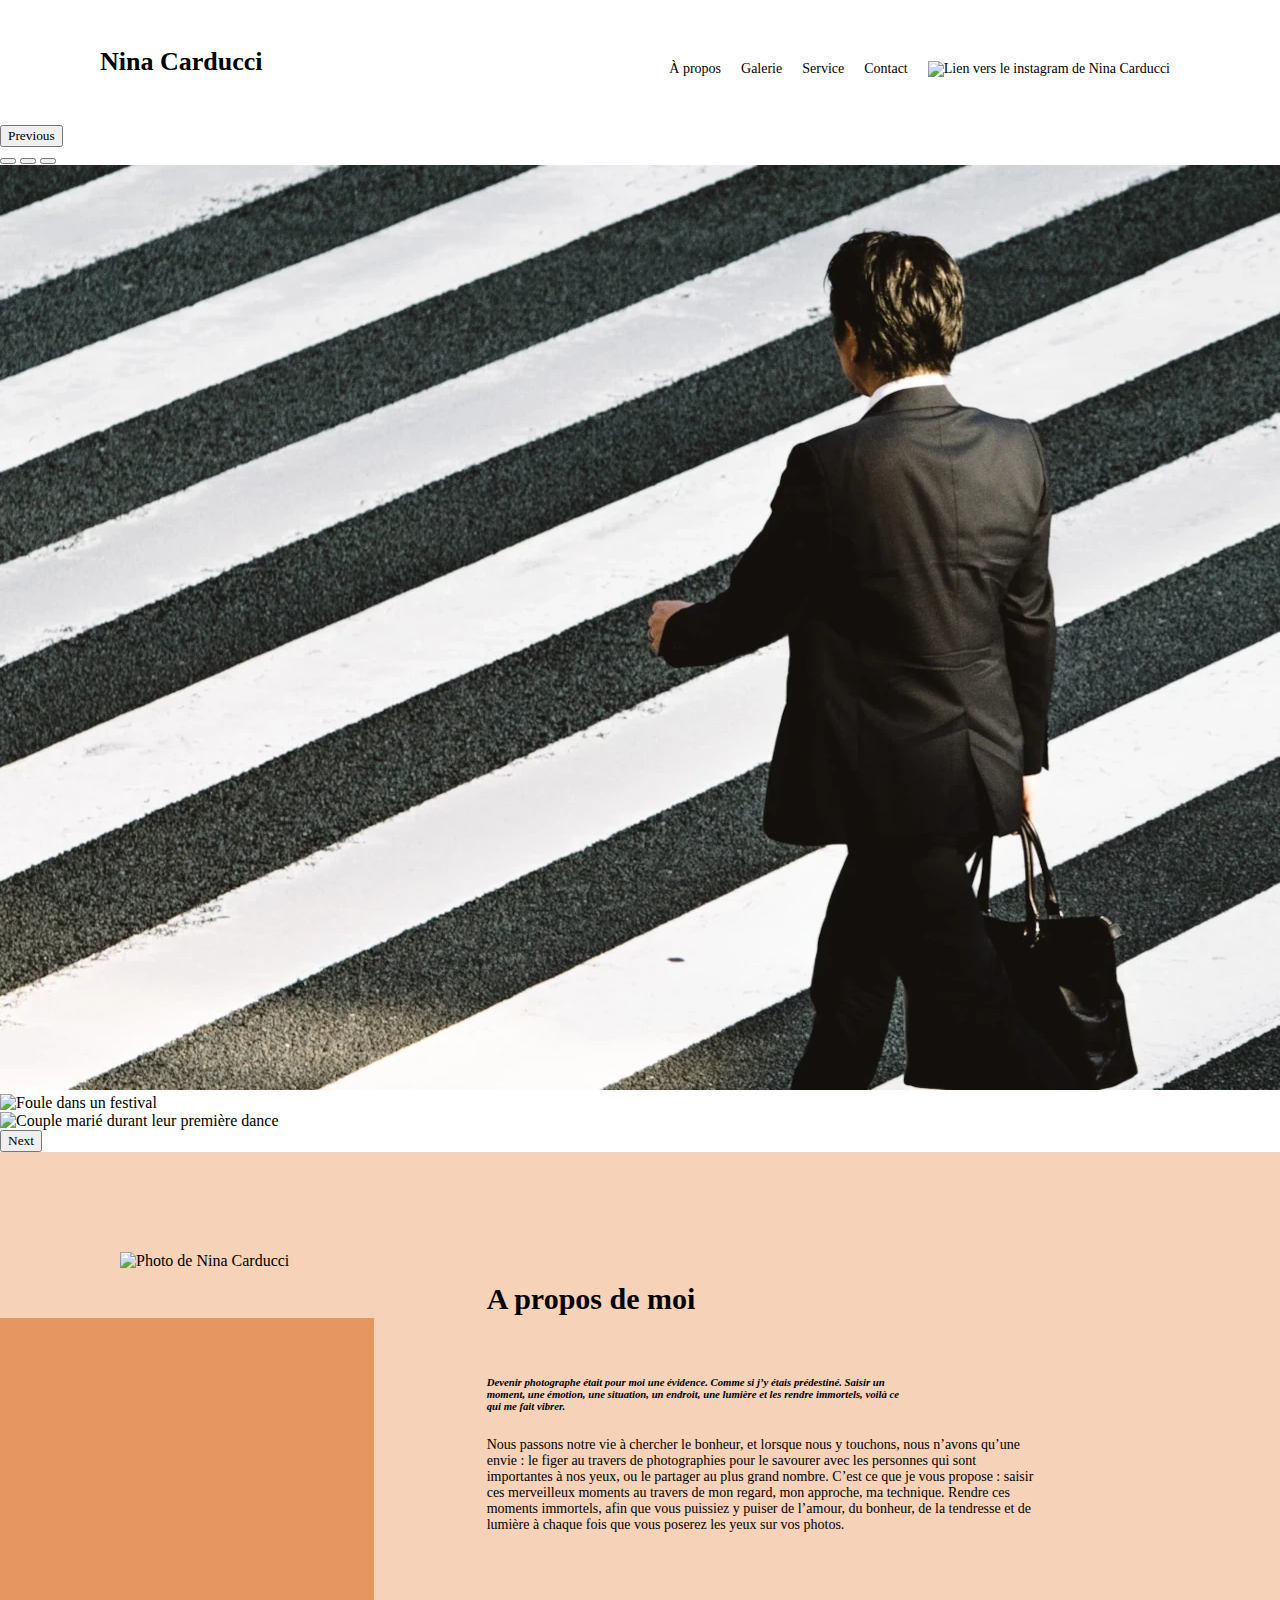
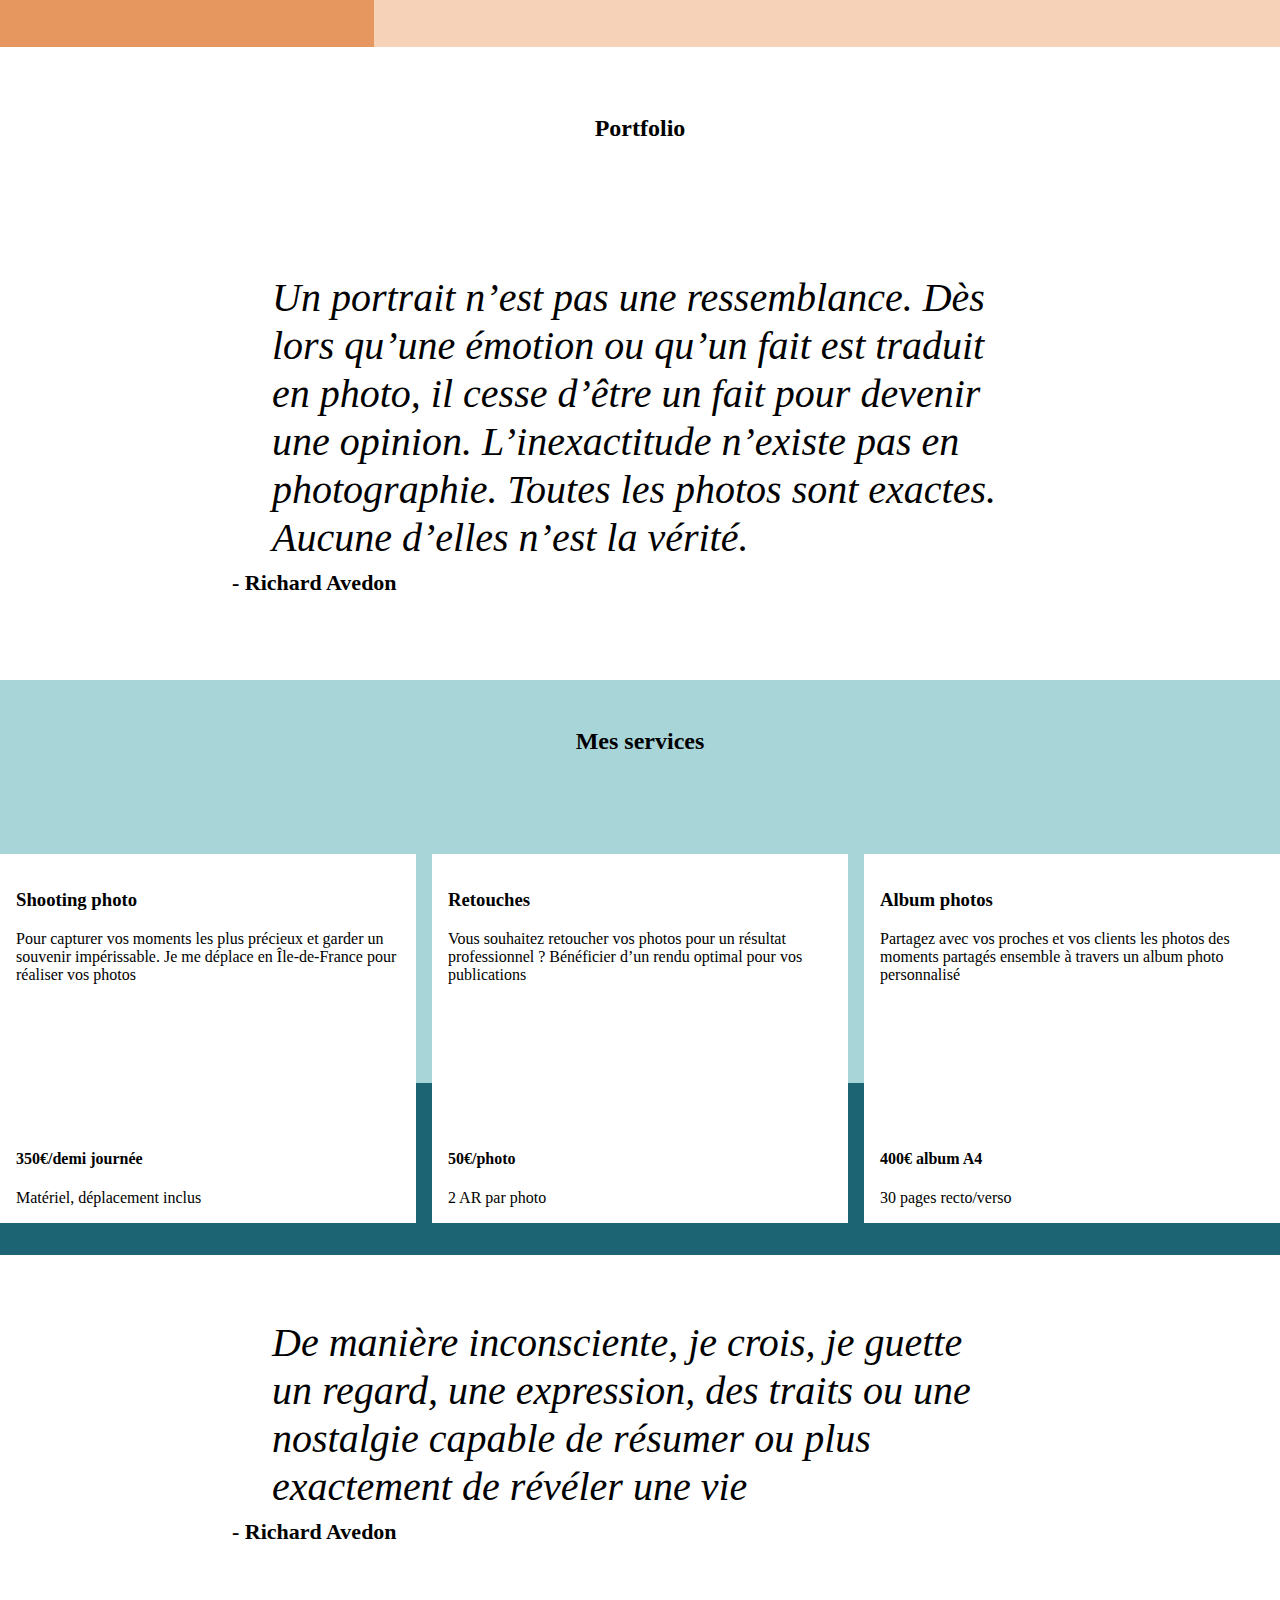
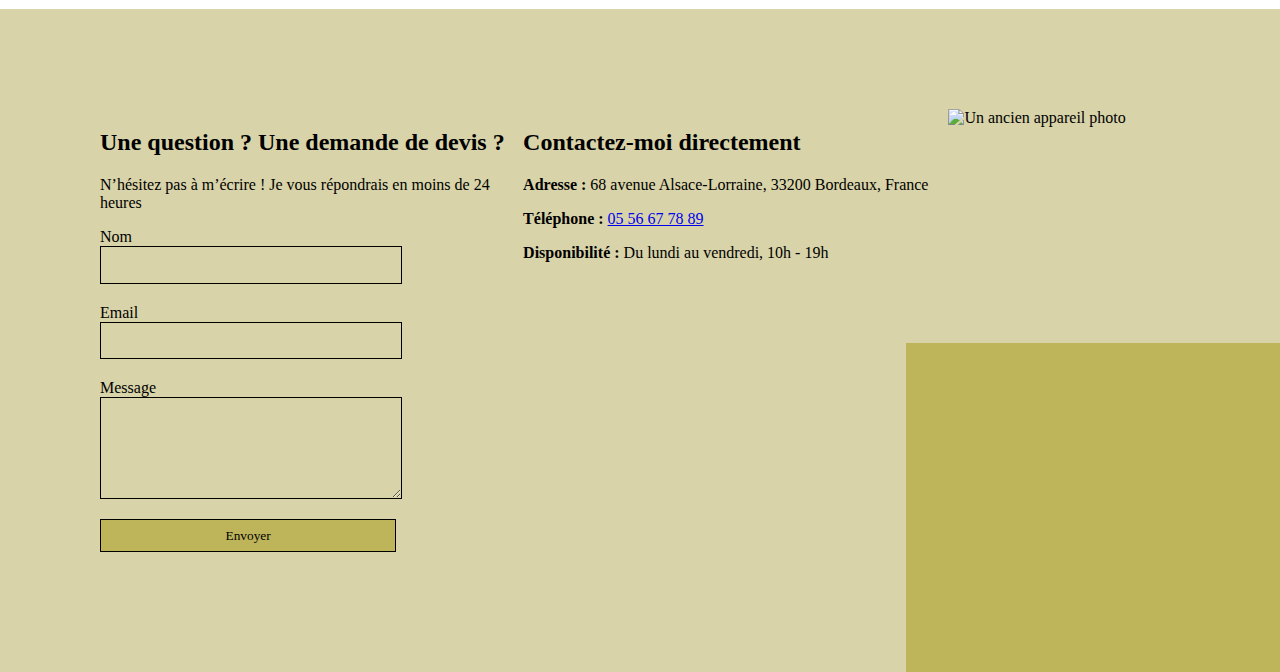
==== commit 1a7a0a73: "test" ====
--- a/index.html
+++ b/index.html
@@ -1,5 +1,5 @@
 <!DOCTYPE html>
-<html>
+<html lang="fr">
   <head>
     <meta charset="UTF-8" />
     <meta name="viewport" content="width=device-width, initial-scale=1.0" />
@@ -18,10 +18,6 @@
       name="twitter:description"
       content="Découvrez Nina Carducci, photographe professionnelle à Bordeaux spécialisée dans les mariages, portraits, et événements d'entreprise."
     />
-    <meta
-      name="twitter:image"
-      content="https://jamesrchrdsn.github.io/Projet-9-Audit-SEO//tree/main/assets/images/meta.webp"
-    />
     <meta property="og:type" content="website" />
     <meta
       property="og:url"
@@ -34,10 +30,6 @@
     <meta
       property="og:description"
       content="Découvrez Nina Carducci, photographe professionnelle à Bordeaux spécialisée dans les mariages, portraits, et événements d'entreprise."
-    />
-    <meta
-      property="og:image"
-      content="https://jamesrchrdsn.github.io/Projet-9-Audit-SEO//tree/main/assets/images/meta.webp"
     />
 
     <link rel="stylesheet" href="./assets/bootstrap/bootstrap.min.css" />
@@ -53,7 +45,39 @@
       href="https://fonts.googleapis.com/css2?family=Inter&family=Spectral:ital,wght@0,400;1,300;1,400;1,800&display=swap"
       rel="preconnect"
     />
-
+    <script type="application/ld+json">
+      {
+        "@context": "https://schema.org",
+        "@type": "ProfessionalService",
+        "name": "Nina Carducci - Photographe Professionnelle",
+        "@id": "https://jamesrchrdsn.github.io/Projet-9-Audit-SEO/",
+        "url": "https://jamesrchrdsn.github.io/Projet-9-Audit-SEO/",
+        "telephone": "+33556677889",
+        "address": {
+          "@type": "PostalAddress",
+          "streetAddress": "68 avenue Alsace-Lorraine",
+          "addressLocality": "Bordeaux",
+          "postalCode": "33000",
+          "addressCountry": "FR"
+        },
+        "openingHoursSpecification": [
+          {
+            "@type": "OpeningHoursSpecification",
+            "dayOfWeek": [
+              "Monday",
+              "Tuesday",
+              "Wednesday",
+              "Thursday",
+              "Friday"
+            ],
+            "opens": "10:00",
+            "closes": "19:00"
+          }
+        ],
+        "sameAs": ["https://www.instagram.com/ninacarducci.photo/?hl=fr"],
+        "priceRange": "€€"
+      }
+    </script>
     <script src="./assets/bootstrap/bootstrap.bundle.min.js" defer></script>
     <script
       src="https://code.jquery.com/jquery-3.4.1.min.js"
@@ -373,6 +397,22 @@
               <input type="submit" value="Envoyer" />
             </form>
           </div>
+          <div class="local-seo">
+            <h2>Contactez-moi directement</h2>
+            <div class="contact-details">
+              <p>
+                <strong>Adresse :</strong> 68 avenue Alsace-Lorraine, 33200
+                Bordeaux, France
+              </p>
+              <p>
+                <strong>Téléphone :</strong>
+                <a href="05 56 67 78 89">05 56 67 78 89</a>
+              </p>
+              <p>
+                <strong>Disponibilité :</strong> Du lundi au vendredi, 10h - 19h
+              </p>
+            </div>
+          </div>
           <div class="picture right">
             <img
               src="./assets/images/camera.webp"
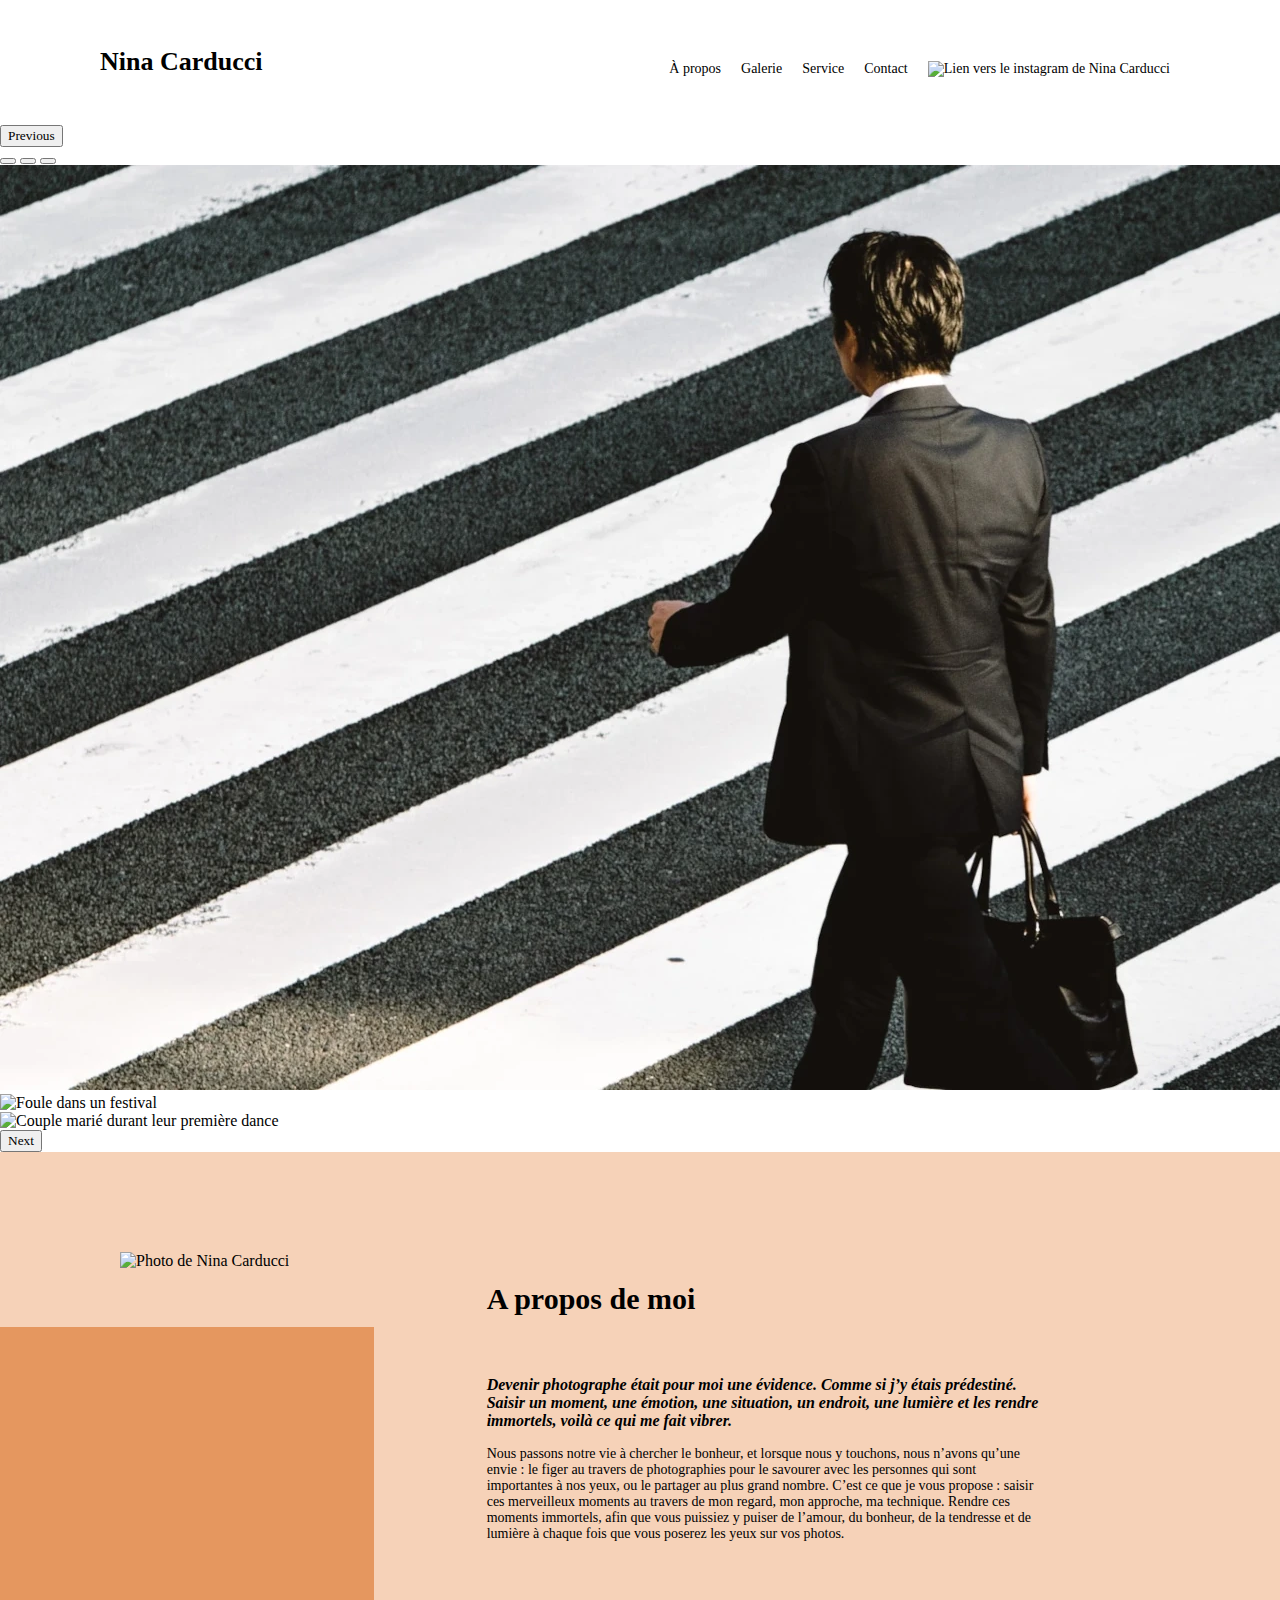
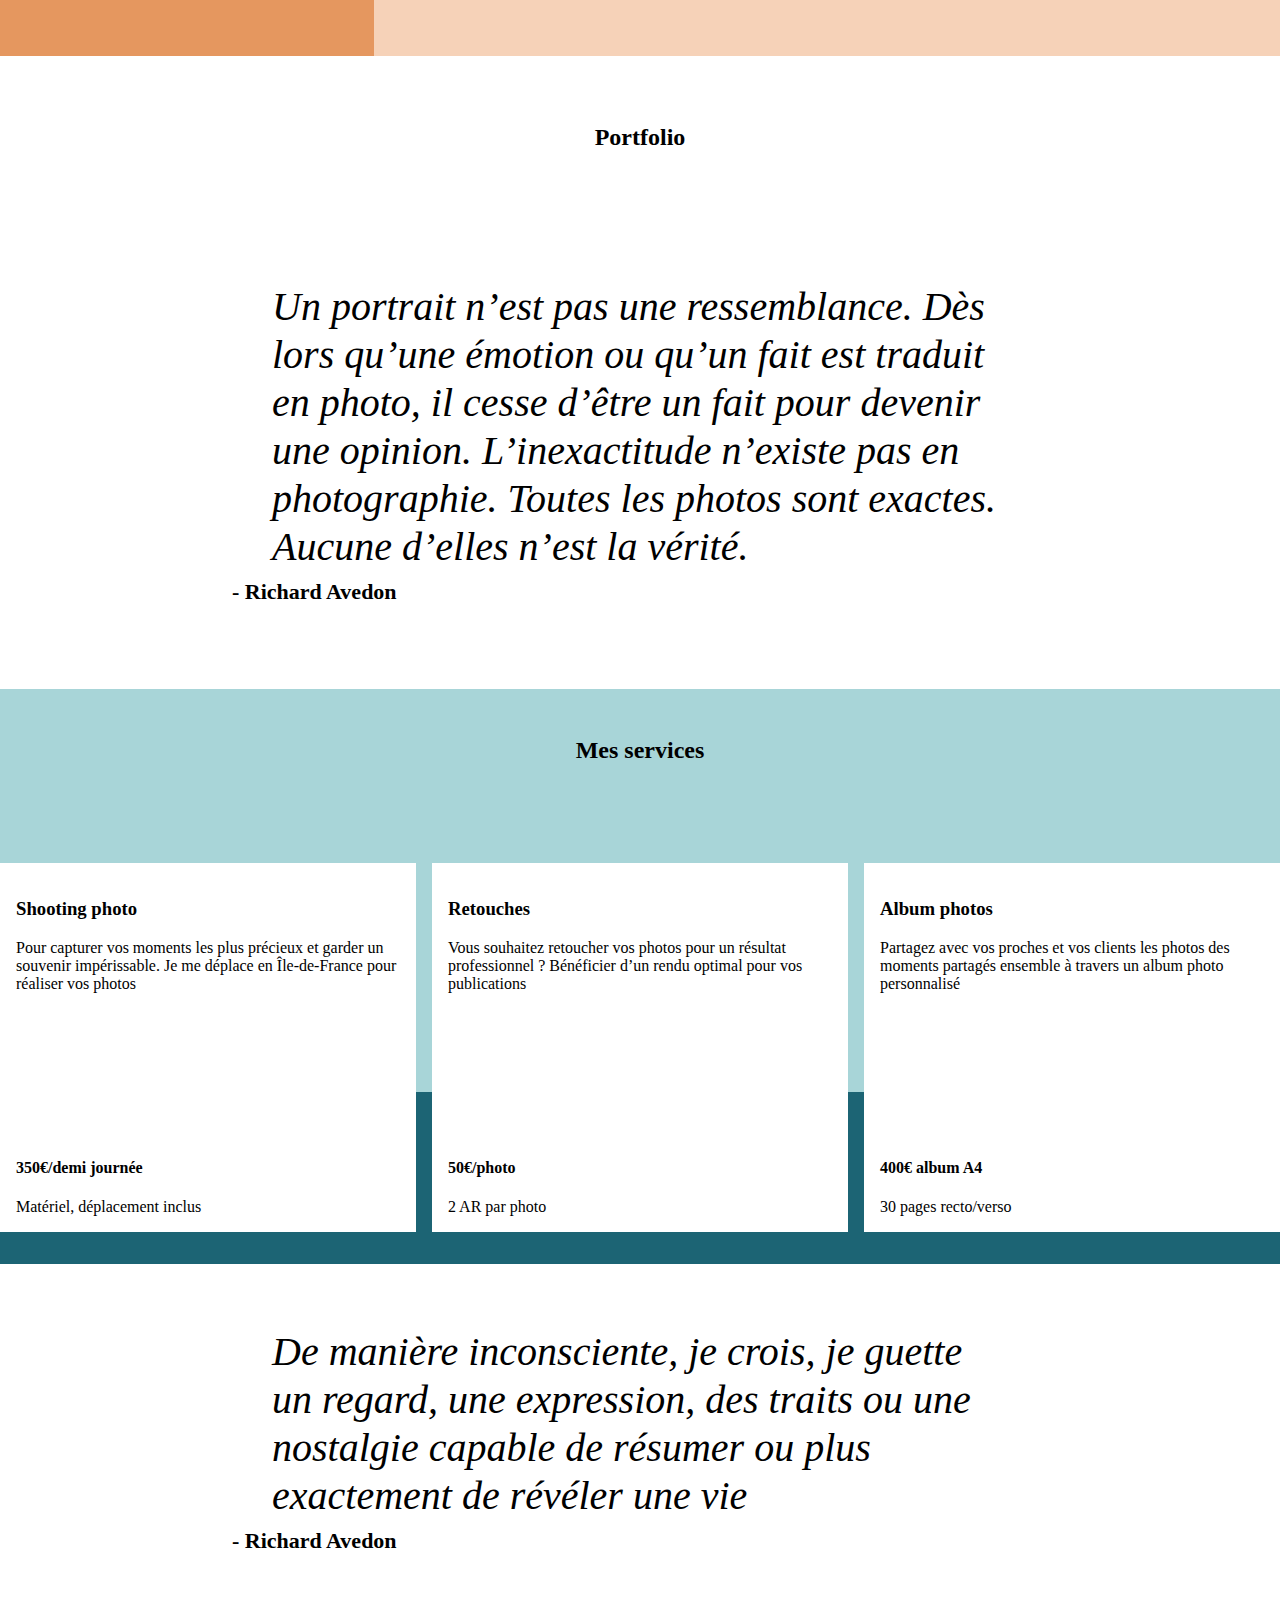
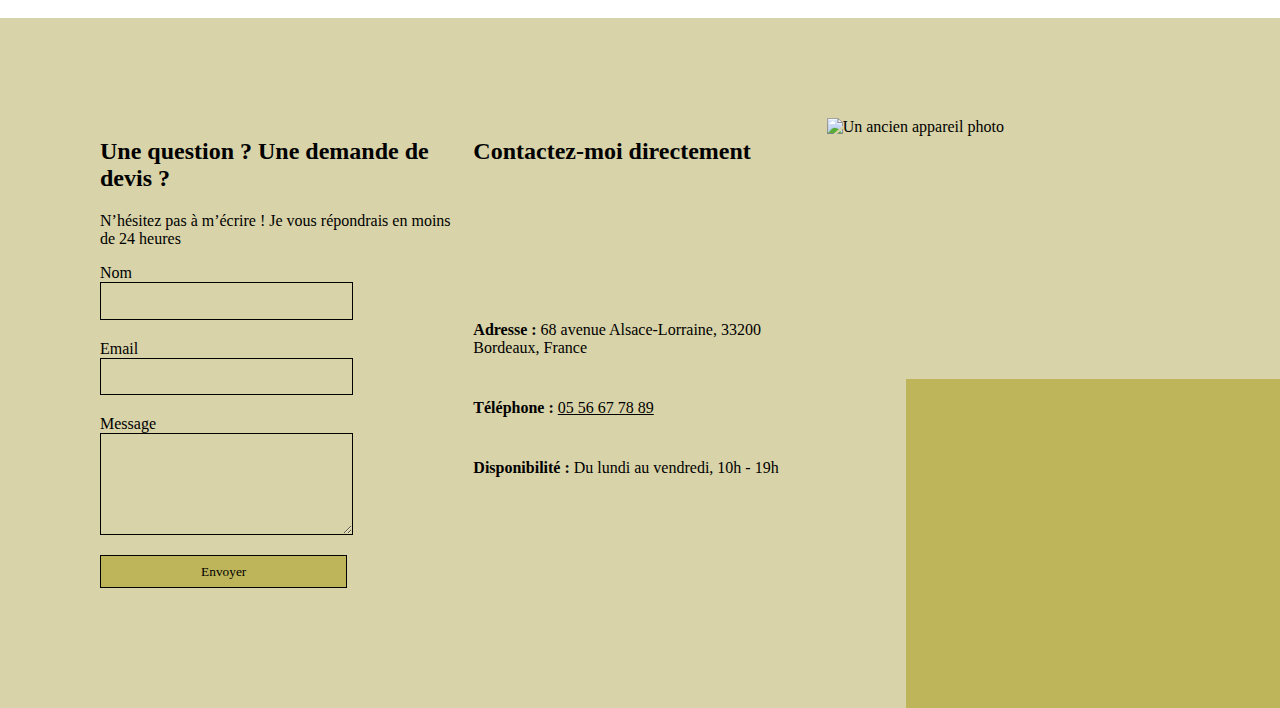
==== commit e953e2d2: "availability" ====
--- a/index.html
+++ b/index.html
@@ -18,6 +18,10 @@
       name="twitter:description"
       content="Découvrez Nina Carducci, photographe professionnelle à Bordeaux spécialisée dans les mariages, portraits, et événements d'entreprise."
     />
+    <meta
+      name="twitter:image"
+      content="https://jamesrchrdsn.github.io/Projet-9-Audit-SEO/tree/main/assets/images/meta.webp"
+    />
     <meta property="og:type" content="website" />
     <meta
       property="og:url"
@@ -30,6 +34,10 @@
     <meta
       property="og:description"
       content="Découvrez Nina Carducci, photographe professionnelle à Bordeaux spécialisée dans les mariages, portraits, et événements d'entreprise."
+    />
+    <meta
+      property="og:image"
+      content="https://jamesrchrdsn.github.io/Projet-9-Audit-SEO/tree/main/assets/images/meta.webp"
     />
 
     <link rel="stylesheet" href="./assets/bootstrap/bootstrap.min.css" />
@@ -50,6 +58,7 @@
         "@context": "https://schema.org",
         "@type": "ProfessionalService",
         "name": "Nina Carducci - Photographe Professionnelle",
+        "image": "https://jamesrchrdsn.github.io/Projet-9-Audit-SEO/tree/main/assets/images/meta.webp",
         "@id": "https://jamesrchrdsn.github.io/Projet-9-Audit-SEO/",
         "url": "https://jamesrchrdsn.github.io/Projet-9-Audit-SEO/",
         "telephone": "+33556677889",
@@ -198,12 +207,12 @@
         </div>
         <div id="about-me">
           <h2 class="about-me__title">A propos de moi</h2>
-          <h6 class="about-me__introduction">
+          <p class="about-me__introduction">
             Devenir photographe était pour moi une évidence. Comme si j’y étais
             prédestiné. Saisir un moment, une émotion, une situation, un
             endroit, une lumière et les rendre immortels, voilà ce qui me fait
             vibrer.
-          </h6>
+          </p>
           <p>
             Nous passons notre vie à chercher le bonheur, et lorsque nous y
             touchons, nous n’avons qu’une envie : le figer au travers de
@@ -383,11 +392,11 @@
               heures
             </p>
             <form action="" method="post">
-              <label>Nom</label>
+              <label for="nom">Nom</label>
               <input type="text" name="nom" id="nom" />
-              <label>Email</label>
+              <label for="email">Email</label>
               <input type="email" name="email" id="email" />
-              <label>Message</label>
+              <label for="message">Message</label>
               <textarea
                 name="message"
                 id="message"
--- a/assets/style.css
+++ b/assets/style.css
@@ -100,8 +100,7 @@
 .picture img {
   width: 100%;
 }
-#about-me,
-.form-container {
+#about-me {
   flex: 2;
 }
 .about-me__title {
@@ -112,6 +111,7 @@
 .about-me__introduction {
   font-weight: 800;
   width: 60%;
+  font-size: 1em !important;
 }
 #about-me p {
   width: 80%;
@@ -126,7 +126,7 @@
 }
 .nav-pills .nav-link.active,
 .nav-pills .show > .nav-link {
-  color: #fff;
+  color: black;
   background-color: #beb45a;
   border-radius: 0;
 }
@@ -210,10 +210,36 @@
   margin: auto;
   background-color: #d8d3a8;
 }
+#contact .container {
+  display: flex;
+  justify-content: space-between;
+  align-items: flex-start;
+}
+.form-container {
+  flex: 1;
+  margin-right: 20px;
+}
+.local-seo {
+  flex: 1;
+  display: flex;
+  flex-direction: column;
+}
+.local-seo .contact-details {
+  margin-top: 120px;
+  display: flex;
+  flex-direction: column;
+  gap: 10px;
+}
+.local-seo a {
+  color: black;
+}
 .picture.right::before {
   background-color: #beb45a;
   position: absolute;
   right: 0;
+}
+.picture.right {
+  margin: 0;
 }
 form {
   flex-direction: column;
